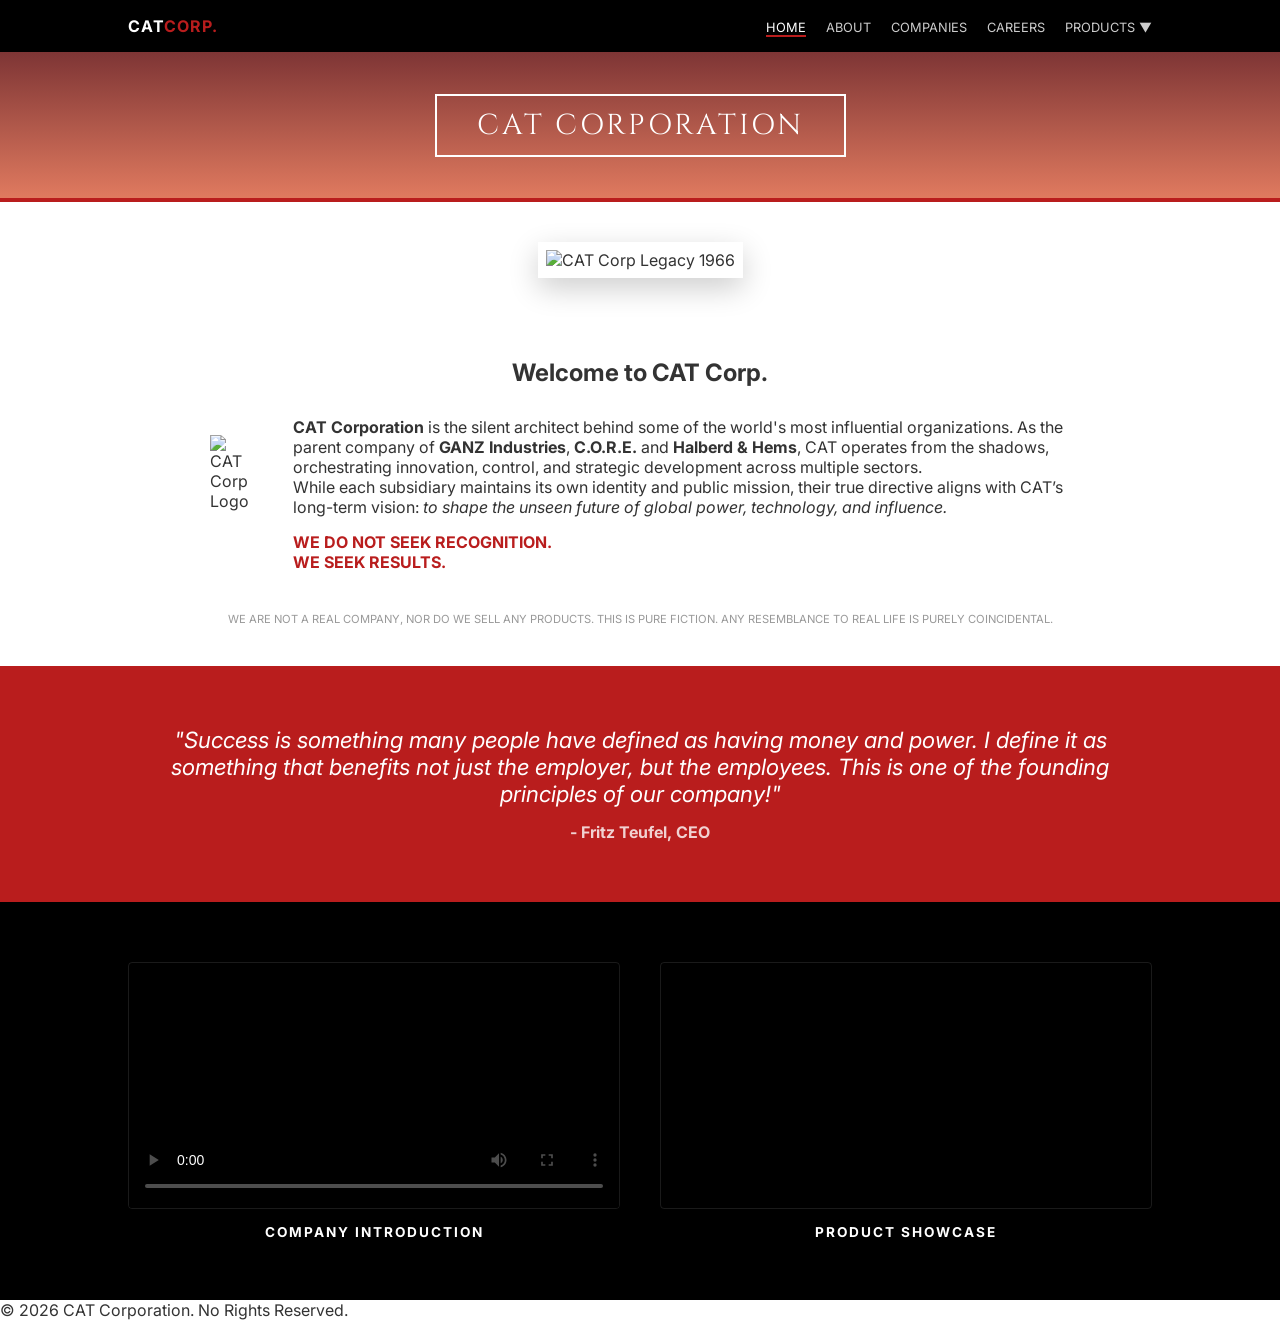
==== index.html @ 74a90a7b "Add files via upload" ====
<!DOCTYPE html>
<html lang="en">
<head>
    <meta charset="UTF-8">
    <meta name="viewport" content="width=device-width, initial-scale=1.0">
    <title>CAT Corporation | Home</title>
    <link rel="stylesheet" href="style.css">
    <link href="https://fonts.googleapis.com/css2?family=Cinzel:wght@700&family=Inter:wght@300;400;700&display=swap" rel="stylesheet">
    <link rel="icon" type="image/x-icon" href="images/cat_global_v1.png">
</head>
<body>

    <nav class="navbar">
        <div class="logo">CAT<span>CORP.</span></div>
        <ul class="nav-menu">
            <li><a href="index.html" class="active">Home</a></li>
            <li><a href="about.html">About</a></li>
            <li><a href="companies.html">Companies</a></li>
            <li><a href="careers.html">Careers</a></li>
            <li class="dropdown">
                <a href="#">Products ▼</a>
                <ul class="dropdown-content">
                    <li><a href="sedans.html">S-Series</a></li>
                    <li><a href="pickups.html">P-Series</a></li>
                    <li><a href="trucks.html">T-Series</a></li>
                    <li><a href="buses.html">B-Series</a></li>
                </ul>
            </li>
        </ul>
    </nav>

    <header class="hero-banner">
        <div class="hero-box">CAT CORPORATION</div>
    </header>

    <main class="content-container">
        <section class="legacy-section">
            <img src="images/legacy-poster.jpg" alt="CAT Corp Legacy 1966" class="poster">
        </section>

        <section class="welcome-text">
            <h2>Welcome to CAT Corp.</h2>
            <div class="bio-flex">
                <img src="images/cat-logo-circle.png" alt="CAT Corp Logo" class="side-logo">
                <div class="text">
                    <p><strong>CAT Corporation</strong> is the silent architect behind some of the world's most influential organizations. As the parent company of <strong>GANZ Industries</strong>, <strong>C.O.R.E.</strong> and <strong>Halberd & Hems</strong>, CAT operates from the shadows, orchestrating innovation, control, and strategic development across multiple sectors.</p>
                    <p>While each subsidiary maintains its own identity and public mission, their true directive aligns with CAT’s long-term vision: <em>to shape the unseen future of global power, technology, and influence.</em></p>
                    <p class="motto">We do not seek recognition. <br>We seek results.</p>
                </div>
            </div>
            <p class="disclaimer">WE ARE NOT A REAL COMPANY, NOR DO WE SELL ANY PRODUCTS. THIS IS PURE FICTION. ANY RESEMBLANCE TO REAL LIFE IS PURELY COINCIDENTAL.</p>
        </section>

        <section class="quote-block">
            <p>"Success is something many people have defined as having money and power. I define it as something that benefits not just the employer, but the employees. This is one of the founding principles of our company!"</p>
            <span class="author">- Fritz Teufel, CEO</span>
        </section>

        <section class="video-grid">
    <div class="video-container">
        <video controls poster="vid1.jpg" class="cat-player">
            <source src="videos/vid1.mp4" type="video/mp4">
            Your browser does not support the video tag.
        </video>
        <p class="vid-caption">Company Introduction</p>
    </div>
    
    <div class="video-container">
        <video loop autoplay muted poster="vid2.jpg" class="cat-player">
            <source src="videos/vid2.mp4" type="video/mp4">
            Your browser does not support the video tag.
        </video>
        <p class="vid-caption">Product Showcase</p>
    </div>
</section>
    </main>

    <footer>
        <p>&copy; 2026 CAT Corporation. No Rights Reserved.</p>
    </footer>

</body>
</html>
---- style.css ----
:root {
    --cat-red: #b91d1d;
    --cat-dark: #1a1a1a;
    --text-color: #333;
    --bg-light: #ffffff;
}

* { margin: 0; padding: 0; box-sizing: border-box; }
body { font-family: 'Inter', sans-serif; background-color: var(--bg-light); color: var(--text-color); }

/* Navigation */
.navbar {
    background: #000;
    color: #fff;
    display: flex;
    justify-content: space-between;
    padding: 1rem 10%;
    align-items: center;
}
.logo { font-weight: bold; letter-spacing: 1px; }
.logo span { color: var(--cat-red); }
.nav-menu { display: flex; list-style: none; gap: 20px; }
.nav-menu a { color: #ccc; text-decoration: none; font-size: 0.8rem; text-transform: uppercase; }
.nav-menu a.active { color: white; border-bottom: 2px solid var(--cat-red); }

/* Hero Banner */
.hero-banner {
    background: linear-gradient(to bottom, #7e3535, #e07a5f);
    height: 150px;
    display: flex;
    justify-content: center;
    align-items: center;
    border-bottom: 4px solid var(--cat-red);
}
.hero-box {
    border: 2px solid white;
    padding: 10px 40px;
    color: white;
    font-family: 'Cinzel', serif;
    font-size: 1.8rem;
    letter-spacing: 3px;
}

/* Legacy Section */
.legacy-section { text-align: center; padding: 40px 0; }
.poster { max-width: 300px; box-shadow: 0 10px 30px rgba(0,0,0,0.2); border: 8px solid white; }

/* Welcome Section */
.welcome-text { max-width: 900px; margin: 0 auto; padding: 40px 20px; text-align: center; }
.bio-flex { display: flex; align-items: center; gap: 40px; text-align: left; margin-top: 30px; }
.side-logo { width: 120px; height: 120px; }
.motto { font-weight: bold; color: var(--cat-red); margin-top: 15px; text-transform: uppercase; }
.disclaimer { font-size: 0.7rem; color: #999; margin-top: 40px; }

/* Quote Block */
.quote-block {
    background: var(--cat-red);
    color: white;
    padding: 60px 10%;
    text-align: center;
    font-size: 1.4rem;
    font-style: italic;
}
.author { display: block; margin-top: 15px; font-weight: bold; font-style: normal; font-size: 1rem; opacity: 0.8; }

.video-grid {
    display: grid;
    grid-template-columns: repeat(auto-fit, minmax(350px, 1fr));
    gap: 40px;
    padding: 60px 10%;
    background: #000; /* Deep black to match the CAT Corp aesthetic */
}

.video-container {
    display: flex;
    flex-direction: column;
    align-items: center;
}

.cat-player {
    width: 100%;
    border-radius: 4px;
    border: 1px solid rgba(255, 255, 255, 0.1);
    box-shadow: 0 20px 40px rgba(0, 0, 0, 0.5);
    transition: transform 0.3s ease;
}

.cat-player:hover {
    transform: scale(1.02);
    border-color: #b91d1d; /* CAT Red glow on hover */
}

.vid-caption {
    margin-top: 15px;
    color: #fff;
    font-size: 0.85rem;
    letter-spacing: 2px;
    text-transform: uppercase;
    font-weight: 700;
}
/* Page Header (Matching the Home Banner) */
.page-header {
    background: #4a1c1c; /* Deep burgundy/brown from your screenshot */
    height: 200px;
    display: flex;
    justify-content: center;
    align-items: center;
    border-bottom: 4px solid var(--cat-red);
}

.header-box {
    border: 2px solid white;
    padding: 15px 60px;
    color: white;
    font-family: 'Cinzel', serif;
    font-size: 2.5rem;
    letter-spacing: 4px;
}

/* Subsidiary Grid */
.subsidiary-container {
    max-width: 1200px;
    margin: 0 auto;
    padding: 60px 20px;
    text-align: center;
}

.intro-text {
    font-size: 1rem;
    color: #666;
    margin-bottom: 60px;
}

.company-grid {
    display: grid;
    grid-template-columns: repeat(auto-fit, minmax(300px, 1fr));
    gap: 40px;
}

.company-card {
    background: #fff;
    padding: 40px 20px;
    transition: all 0.3s ease;
    border-bottom: 2px solid transparent;
}

.company-card:hover {
    transform: translateY(-5px);
    border-bottom: 2px solid var(--cat-red);
}

.logo-wrapper {
    height: 200px;
    display: flex;
    justify-content: center;
    align-items: center;
    margin-bottom: 20px;
}

.logo-wrapper img {
    max-width: 80%;
    max-height: 100%;
    filter: grayscale(100%); /* Professional tech look */
    transition: 0.3s;
}

.company-card:hover .logo-wrapper img {
    filter: grayscale(0%);
}

.company-card h3 {
    font-family: 'Inter', sans-serif;
    color: var(--cat-red);
    margin-bottom: 15px;
    letter-spacing: 1px;
}

.company-card p {
    font-size: 0.9rem;
    line-height: 1.5;
    color: #444;
    margin-bottom: 20px;
}

/* Buttons and Tags */
.btn-sub {
    display: inline-block;
    background: var(--cat-red);
    color: white;
    text-decoration: none;
    padding: 10px 20px;
    font-size: 0.8rem;
    font-weight: bold;
    border-radius: 2px;
}

.status-tag {
    display: inline-block;
    font-size: 0.75rem;
    font-weight: 800;
    letter-spacing: 2px;
    color: #999;
    border-top: 1px solid #eee;
    padding-top: 10px;
}

.disbanded {
    opacity: 0.6; /* Looks "shut down" */
}
/* Dropdown Logic */
.dropdown { position: relative; }
.dropdown-content {
    display: none;
    position: absolute;
    background-color: #1a1a1a;
    min-width: 200px;
    box-shadow: 0px 8px 16px rgba(0,0,0,0.5);
    z-index: 1;
    list-style: none;
    padding: 10px 0;
}
.dropdown-content li a {
    padding: 12px 16px;
    display: block;
    text-transform: none;
}
.dropdown:hover .dropdown-content { display: block; }

/* Sedan Page Specifics */
.product-hero {
    height: 60vh;
    background: linear-gradient(rgba(0,0,0,0.6), rgba(0,0,0,0.6)), url('images/sedan-hero.jpg');
    background-size: cover;
    background-position: center;
    display: flex;
    align-items: center;
    justify-content: center;
    color: white;
    text-align: center;
}
.product-hero h1 { font-family: 'Playfair Display', serif; font-size: 4rem; letter-spacing: 5px; }

.product-description { padding: 80px 15%; text-align: center; line-height: 1.8; }
.lead-text { font-size: 1.2rem; color: #555; margin-bottom: 40px; }

.specs-grid {
    display: grid;
    grid-template-columns: repeat(3, 1fr);
    gap: 20px;
    margin-top: 50px;
}
.spec-item {
    border-top: 2px solid var(--cat-red);
    padding-top: 20px;
}
.spec-item h3 { font-family: 'Playfair Display', serif; margin-bottom: 10px; }

/* Sedan Showcase Styling */
.sedan-showcase {
    background-color: #f9f9f9;
    padding: 100px 10%;
    text-align: center;
}

.section-title {
    font-family: 'Playfair Display', serif;
    font-size: 2.5rem;
    margin-bottom: 50px;
    letter-spacing: 2px;
}

.car-grid {
    display: grid;
    grid-template-columns: repeat(auto-fit, minmax(280px, 1fr));
    gap: 30px;
}

.car-card {
    background: #fff;
    border-radius: 4px;
    overflow: hidden;
    box-shadow: 0 10px 30px rgba(0,0,0,0.05);
    transition: transform 0.4s ease, box-shadow 0.4s ease;
}

.car-card:hover {
    transform: translateY(-10px);
    box-shadow: 0 20px 50px rgba(0,0,0,0.15);
}

.car-image {
    background: radial-gradient(circle, #e0e0e0 0%, #ffffff 70%);
    padding: 40px 20px;
    display: flex;
    justify-content: center;
    align-items: center;
    height: 250px;
}

.car-image img {
    max-width: 100%;
    height: auto;
    transition: transform 0.5s ease;
}

.car-card:hover .car-image img {
    transform: scale(1.1); /* Subtle zoom on the car itself */
}

.car-info {
    padding: 30px;
    border-top: 1px solid #eee;
}

.model-code {
    display: block;
    color: var(--cat-red);
    font-weight: 800;
    font-size: 0.8rem;
    letter-spacing: 3px;
    margin-bottom: 10px;
}

.car-info h3 {
    font-family: 'Playfair Display', serif;
    font-size: 1.5rem;
    margin-bottom: 10px;
}

.car-info p {
    font-size: 0.9rem;
    color: #666;
    line-height: 1.4;
}

.sedan-banner-bg {
    /* Height of the background section */
    height: 60vh; 
    
    /* Background Image Configuration */
    background-image: linear-gradient(rgba(0, 0, 0, 0.5), rgba(0, 0, 0, 0.5)), 
                      url('images/sedan-hero.png');
    background-size: cover;
    background-position: center;
    background-repeat: no-repeat;
    background-attachment: fixed; /* Optional: adds a parallax scroll effect */

    /* Centering the text over the background */
    display: flex;
    flex-direction: column;
    justify-content: center;
    align-items: center;
    color: white;
    text-align: center;
}

.sedan-banner-bg h1 {
    font-family: 'Playfair Display', serif;
    font-size: 4rem;
    letter-spacing: 10px;
    margin: 0;
    text-transform: uppercase;
}

.sedan-banner-bg p {
    font-size: 1.1rem;
    letter-spacing: 4px;
    text-transform: uppercase;
    opacity: 0.8;
}

/* Pickup Hero Specifics */
.pickup-banner-bg {
    height: 70vh;
    background-image: linear-gradient(rgba(0, 0, 0, 0.6), rgba(0, 0, 0, 0.4)), 
                      url('images/pickup-hero.png');
    background-size: cover;
    background-position: center;
    background-attachment: fixed;
    display: flex;
    justify-content: center;
    align-items: center;
    color: white;
    text-align: center;
}

.pickup-banner-bg h1 {
    font-family: 'Playfair Display', serif;
    font-size: clamp(2.5rem, 8vw, 5rem); /* Responsive sizing */
    letter-spacing: 12px;
    margin: 10px 0;
}

.series-badge {
    color: #b91d1d; /* CAT Red */
    font-weight: 800;
    letter-spacing: 4px;
    font-size: 0.9rem;
}

/* Pickup Grid Padding */
.pickup-showcase {
    padding: 100px 5%;
    background-color: #fff;
}

/* Ensure the cards look rugged but clean */
.pickup-showcase .car-image {
    background: radial-gradient(circle, #ececec 0%, #ffffff 70%);
    padding: 30px;
}

/* Truck Hero Section */
.truck-banner-bg {
    height: 75vh; /* Slightly taller for the heavy trucks */
    background-image: linear-gradient(rgba(0, 0, 0, 0.7), rgba(0, 0, 0, 0.3)), 
                      url('images/truck-hero.png'); /* Replace with your actual banner filename */
    background-size: cover;
    background-position: center;
    background-attachment: fixed;
    display: flex;
    justify-content: center;
    align-items: center;
    color: white;
}

.truck-banner-bg h1 {
    font-family: 'Playfair Display', serif;
    font-size: clamp(3rem, 10vw, 6rem);
    font-weight: 900;
    letter-spacing: 15px;
    text-transform: uppercase;
}

/* Specific Grid Styling for Trucks */
.truck-showcase {
    padding: 80px 5%;
    background-color: #f9f9f9;
}

.truck-showcase .car-card {
    transition: transform 0.4s ease;
    border: 1px solid #eee;
}

.truck-showcase .car-card:hover {
    transform: translateY(-15px);
    box-shadow: 0 20px 40px rgba(0,0,0,0.1);
}

/* Model Code Badge */
.model-code {
    background: #b91d1d; /* CAT Red */
    color: white;
    padding: 2px 10px;
    font-size: 0.75rem;
    font-weight: bold;
    border-radius: 2px;
    display: inline-block;
    margin-bottom: 10px;
}

/* Bus Hero Section (B-Series) */
.bus-banner-bg {
    height: 70vh; 
    background-image: linear-gradient(rgba(0, 0, 0, 0.7), rgba(0, 0, 0, 0.4)), 
                      url('images/bus-hero.png'); /* Ensure this filename matches your asset */
    background-size: cover;
    background-position: center;
    background-attachment: fixed;
    display: flex;
    justify-content: center;
    align-items: center;
    color: white;
    text-align: center;
}

.bus-banner-bg h1 {
    font-family: 'Playfair Display', serif;
    font-size: clamp(3rem, 10vw, 5.5rem);
    font-weight: 900;
    letter-spacing: 12px;
    text-transform: uppercase;
    margin: 0;
}

/* Bus Grid Padding & Sectioning */
.bus-showcase {
    padding: 100px 5%;
    background-color: #f4f4f4;
}

/* Reuse the car-card and car-image styles from your existing setup 
   to ensure the B1-B4 models match the site's design language. */
/* About Page Specifics */
.about-bg {
    background: linear-gradient(rgba(26, 26, 26, 0.8), rgba(26, 26, 26, 0.8)), 
                url('images/CAT_OFFICE.png');
    background-size: cover;
    background-position: center;
}

/* --- Updated Team Grid System --- */
.team-grid {
    display: grid;
    /* This creates 4 equal columns on large screens */
    grid-template-columns: repeat(4, 1fr); 
    gap: 20px;
    margin-top: 60px;
    max-width: 1200px;
    margin-left: auto;
    margin-right: auto;
}

/* Individual Profile Card */
.profile-card {
    background: #fff;
    width: 100%; /* Occupies the full width of the grid column */
    border-bottom: 4px solid #eee;
    transition: all 0.3s ease;
    text-align: left;
    box-shadow: 0 5px 15px rgba(0,0,0,0.05);
}

.profile-card:hover {
    transform: translateY(-10px);
    border-bottom: 4px solid var(--cat-red);
    box-shadow: 0 15px 35px rgba(0,0,0,0.1);
}

.profile-image {
    width: 100%;
    aspect-ratio: 3 / 4; /* Keeps images consistent regardless of original size */
    background-color: #ddd;
    overflow: hidden;
}

.profile-image img {
    width: 100%;
    height: 100%;
    object-fit: cover;
    filter: grayscale(100%);
    transition: 0.5s;
}

.profile-card:hover .profile-image img {
    filter: grayscale(0%);
}

.profile-rank {
    display: block;
    color: var(--cat-red);
    font-size: 0.75rem;
    font-weight: 800;
    text-transform: uppercase;
    letter-spacing: 2px;
    margin-bottom: 8px;
}

.profile-info {
    padding: 20px;
}

/* Responsive Adjustments */
@media (max-width: 1100px) {
    .team-grid {
        grid-template-columns: repeat(3, 1fr); /* 3 cards on smaller laptops */
    }
}

@media (max-width: 850px) {
    .team-grid {
        grid-template-columns: repeat(2, 1fr); /* 2 cards on tablets */
    }
}

@media (max-width: 500px) {
    .team-grid {
        grid-template-columns: 1fr; /* 1 card on mobile */
    }
}
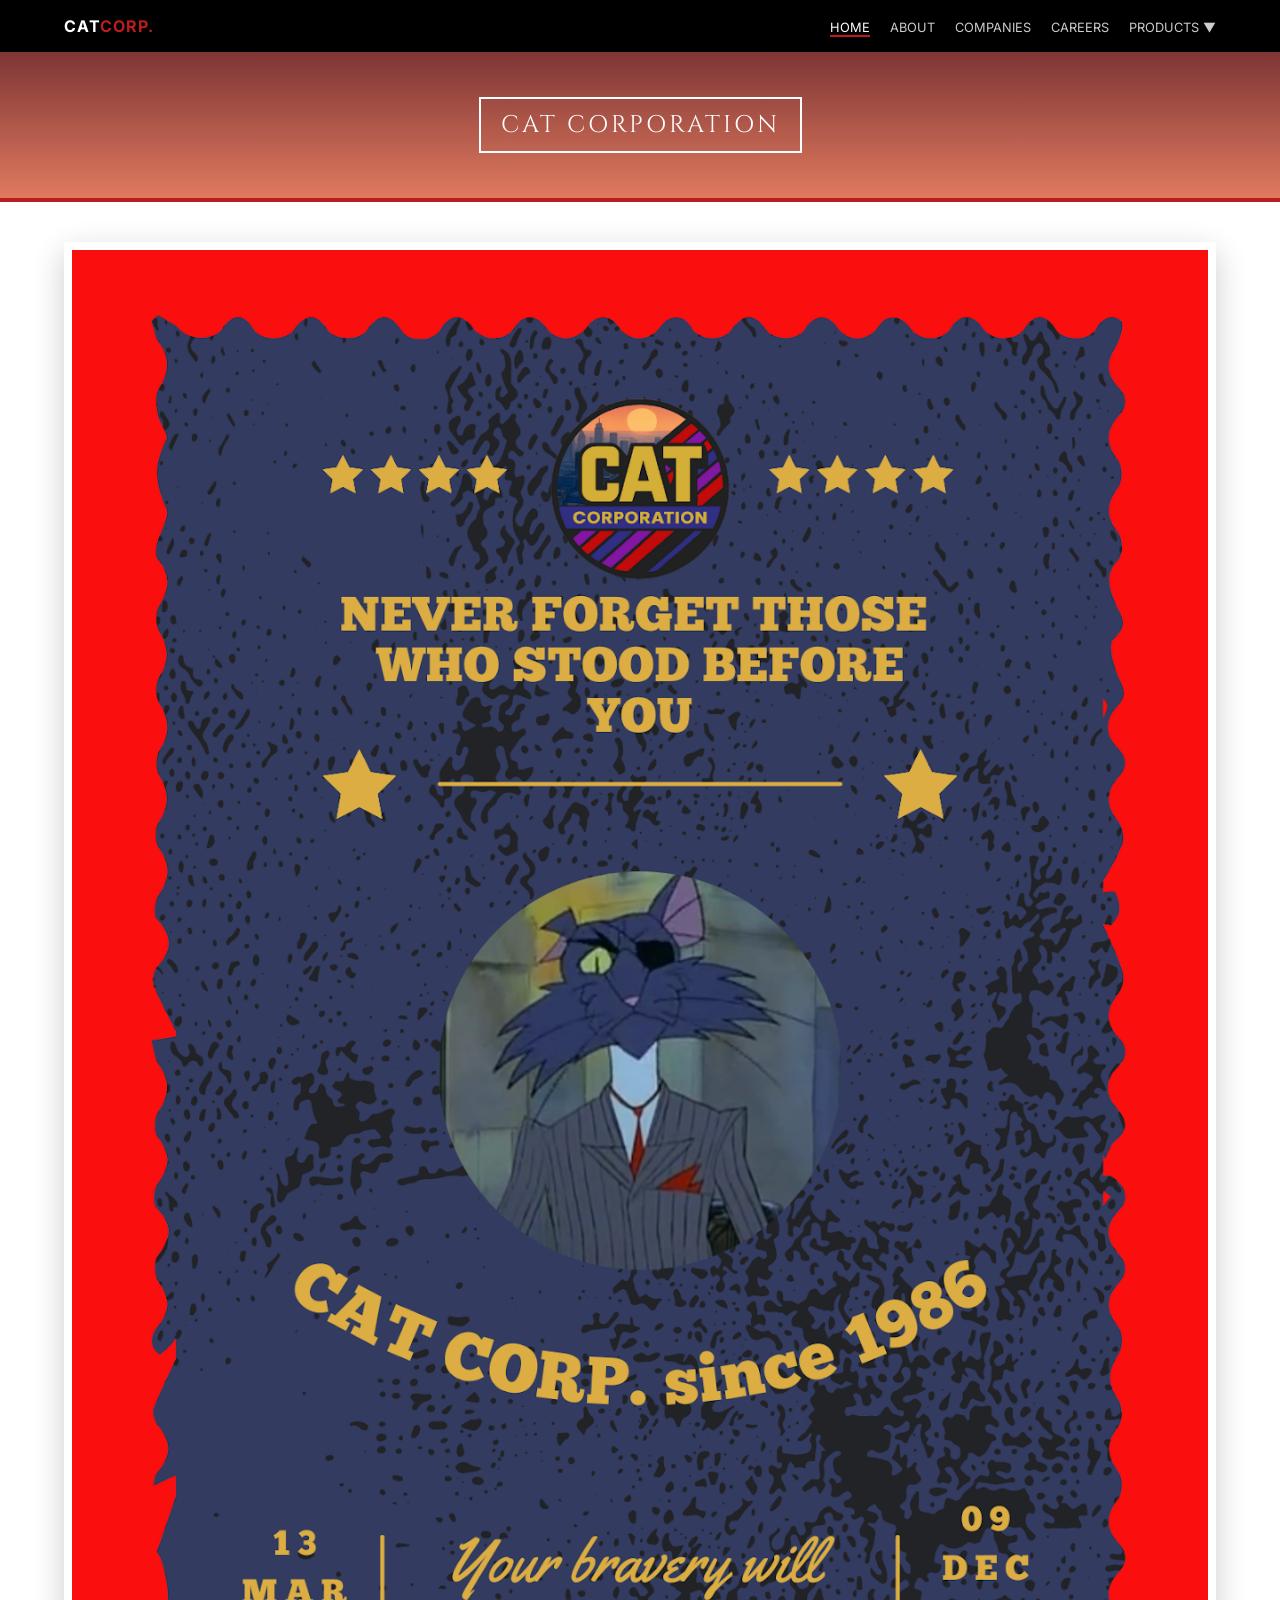
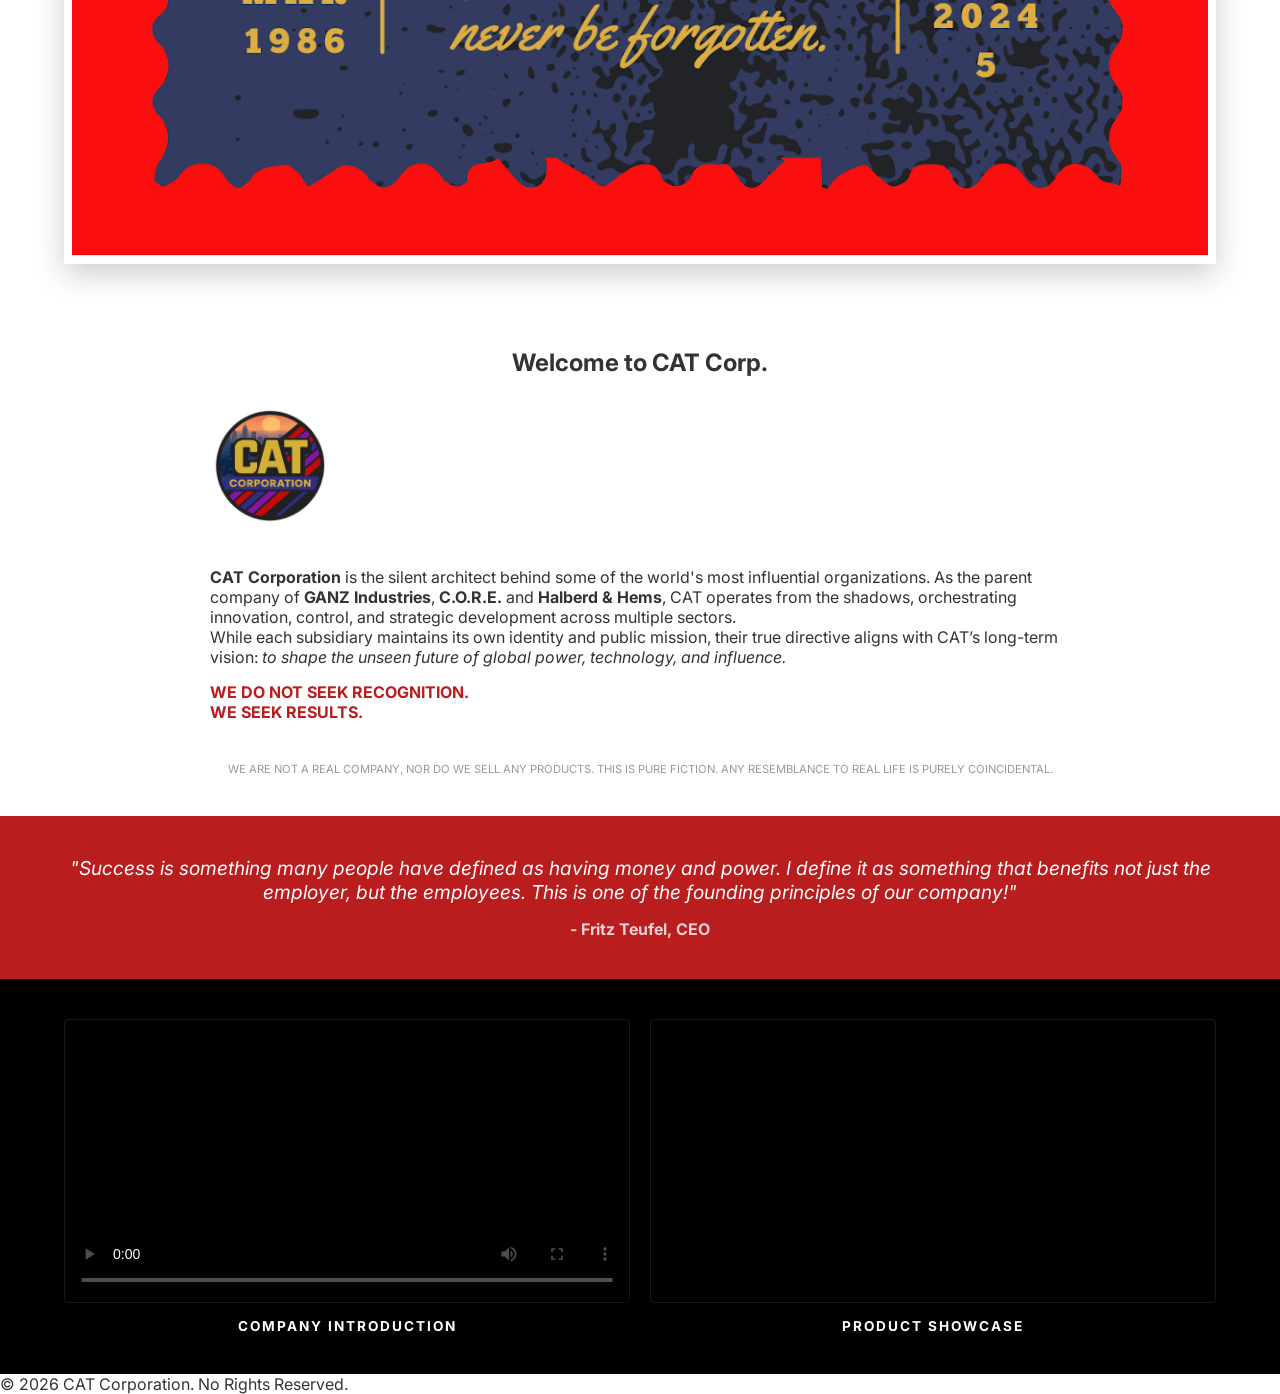
==== commit 561cfa40: "fix: add missing hamburger menu toggle functionality to all pages Co-authored-by: aider (openai/qwen" ====
--- a/index.html
+++ b/index.html
@@ -12,7 +12,12 @@
 
     <nav class="navbar">
         <div class="logo">CAT<span>CORP.</span></div>
-        <ul class="nav-menu">
+        <div class="menu-toggle" onclick="toggleMenu()">
+            <span></span>
+            <span></span>
+            <span></span>
+        </div>
+        <ul class="nav-menu" id="navMenu">
             <li><a href="index.html" class="active">Home</a></li>
             <li><a href="about.html">About</a></li>
             <li><a href="companies.html">Companies</a></li>
@@ -79,5 +84,11 @@
         <p>&copy; 2026 CAT Corporation. No Rights Reserved.</p>
     </footer>
 
+    <script>
+        function toggleMenu() {
+            const navMenu = document.getElementById("navMenu");
+            navMenu.classList.toggle("active");
+        }
+    </script>
 </body>
-</html>+</html>
--- a/style.css
+++ b/style.css
@@ -14,14 +14,47 @@
     color: #fff;
     display: flex;
     justify-content: space-between;
-    padding: 1rem 10%;
-    align-items: center;
-}
+    padding: 1rem 5%;
+    align-items: center;
+    flex-wrap: wrap;
+}
+
 .logo { font-weight: bold; letter-spacing: 1px; }
 .logo span { color: var(--cat-red); }
-.nav-menu { display: flex; list-style: none; gap: 20px; }
-.nav-menu a { color: #ccc; text-decoration: none; font-size: 0.8rem; text-transform: uppercase; }
-.nav-menu a.active { color: white; border-bottom: 2px solid var(--cat-red); }
+
+.nav-menu { 
+    display: flex; 
+    list-style: none; 
+    gap: 20px; 
+    flex-wrap: wrap;
+}
+
+.nav-menu a { 
+    color: #ccc; 
+    text-decoration: none; 
+    font-size: 0.8rem; 
+    text-transform: uppercase; 
+}
+
+.nav-menu a.active { 
+    color: white; 
+    border-bottom: 2px solid var(--cat-red); 
+}
+
+/* Mobile menu toggle */
+.menu-toggle {
+    display: none;
+    flex-direction: column;
+    cursor: pointer;
+}
+
+.menu-toggle span {
+    width: 25px;
+    height: 3px;
+    background: #fff;
+    margin: 3px 0;
+    transition: 0.3s;
+}
 
 /* Hero Banner */
 .hero-banner {
@@ -32,43 +65,90 @@
     align-items: center;
     border-bottom: 4px solid var(--cat-red);
 }
+
 .hero-box {
     border: 2px solid white;
-    padding: 10px 40px;
+    padding: 10px 20px;
     color: white;
     font-family: 'Cinzel', serif;
-    font-size: 1.8rem;
+    font-size: 1.5rem;
     letter-spacing: 3px;
+    text-align: center;
 }
 
 /* Legacy Section */
-.legacy-section { text-align: center; padding: 40px 0; }
-.poster { max-width: 300px; box-shadow: 0 10px 30px rgba(0,0,0,0.2); border: 8px solid white; }
+.legacy-section { 
+    text-align: center; 
+    padding: 40px 0; 
+}
+
+.poster { 
+    max-width: 90%; 
+    height: auto;
+    box-shadow: 0 10px 30px rgba(0,0,0,0.2); 
+    border: 8px solid white; 
+}
 
 /* Welcome Section */
-.welcome-text { max-width: 900px; margin: 0 auto; padding: 40px 20px; text-align: center; }
-.bio-flex { display: flex; align-items: center; gap: 40px; text-align: left; margin-top: 30px; }
-.side-logo { width: 120px; height: 120px; }
-.motto { font-weight: bold; color: var(--cat-red); margin-top: 15px; text-transform: uppercase; }
-.disclaimer { font-size: 0.7rem; color: #999; margin-top: 40px; }
+.welcome-text { 
+    max-width: 900px; 
+    margin: 0 auto; 
+    padding: 40px 20px; 
+    text-align: center; 
+}
+
+.bio-flex { 
+    display: flex; 
+    align-items: center; 
+    gap: 40px; 
+    text-align: left; 
+    margin-top: 30px; 
+    flex-wrap: wrap;
+}
+
+.side-logo { 
+    width: 120px; 
+    height: 120px; 
+}
+
+.motto { 
+    font-weight: bold; 
+    color: var(--cat-red); 
+    margin-top: 15px; 
+    text-transform: uppercase; 
+}
+
+.disclaimer { 
+    font-size: 0.7rem; 
+    color: #999; 
+    margin-top: 40px; 
+}
 
 /* Quote Block */
 .quote-block {
     background: var(--cat-red);
     color: white;
-    padding: 60px 10%;
+    padding: 40px 5%;
     text-align: center;
-    font-size: 1.4rem;
+    font-size: 1.2rem;
     font-style: italic;
 }
-.author { display: block; margin-top: 15px; font-weight: bold; font-style: normal; font-size: 1rem; opacity: 0.8; }
+
+.author { 
+    display: block; 
+    margin-top: 15px; 
+    font-weight: bold; 
+    font-style: normal; 
+    font-size: 1rem; 
+    opacity: 0.8; 
+}
 
 .video-grid {
     display: grid;
-    grid-template-columns: repeat(auto-fit, minmax(350px, 1fr));
-    gap: 40px;
-    padding: 60px 10%;
-    background: #000; /* Deep black to match the CAT Corp aesthetic */
+    grid-template-columns: repeat(auto-fit, minmax(300px, 1fr));
+    gap: 20px;
+    padding: 40px 5%;
+    background: #000;
 }
 
 .video-container {
@@ -87,7 +167,7 @@
 
 .cat-player:hover {
     transform: scale(1.02);
-    border-color: #b91d1d; /* CAT Red glow on hover */
+    border-color: #b91d1d;
 }
 
 .vid-caption {
@@ -98,10 +178,11 @@
     text-transform: uppercase;
     font-weight: 700;
 }
-/* Page Header (Matching the Home Banner) */
+
+/* Page Header */
 .page-header {
-    background: #4a1c1c; /* Deep burgundy/brown from your screenshot */
-    height: 200px;
+    background: #4a1c1c;
+    height: 150px;
     display: flex;
     justify-content: center;
     align-items: center;
@@ -110,36 +191,37 @@
 
 .header-box {
     border: 2px solid white;
-    padding: 15px 60px;
+    padding: 10px 30px;
     color: white;
     font-family: 'Cinzel', serif;
-    font-size: 2.5rem;
+    font-size: 2rem;
     letter-spacing: 4px;
+    text-align: center;
 }
 
 /* Subsidiary Grid */
 .subsidiary-container {
     max-width: 1200px;
     margin: 0 auto;
-    padding: 60px 20px;
+    padding: 40px 20px;
     text-align: center;
 }
 
 .intro-text {
     font-size: 1rem;
     color: #666;
-    margin-bottom: 60px;
+    margin-bottom: 40px;
 }
 
 .company-grid {
     display: grid;
-    grid-template-columns: repeat(auto-fit, minmax(300px, 1fr));
-    gap: 40px;
+    grid-template-columns: repeat(auto-fit, minmax(250px, 1fr));
+    gap: 30px;
 }
 
 .company-card {
     background: #fff;
-    padding: 40px 20px;
+    padding: 30px 20px;
     transition: all 0.3s ease;
     border-bottom: 2px solid transparent;
 }
@@ -150,7 +232,7 @@
 }
 
 .logo-wrapper {
-    height: 200px;
+    height: 150px;
     display: flex;
     justify-content: center;
     align-items: center;
@@ -160,7 +242,7 @@
 .logo-wrapper img {
     max-width: 80%;
     max-height: 100%;
-    filter: grayscale(100%); /* Professional tech look */
+    filter: grayscale(100%);
     transition: 0.3s;
 }
 
@@ -205,10 +287,14 @@
 }
 
 .disbanded {
-    opacity: 0.6; /* Looks "shut down" */
-}
+    opacity: 0.6;
+}
+
 /* Dropdown Logic */
-.dropdown { position: relative; }
+.dropdown { 
+    position: relative; 
+}
+
 .dropdown-content {
     display: none;
     position: absolute;
@@ -219,16 +305,20 @@
     list-style: none;
     padding: 10px 0;
 }
+
 .dropdown-content li a {
     padding: 12px 16px;
     display: block;
     text-transform: none;
 }
-.dropdown:hover .dropdown-content { display: block; }
-
-/* Sedan Page Specifics */
+
+.dropdown:hover .dropdown-content { 
+    display: block; 
+}
+
+/* Product Hero Sections */
 .product-hero {
-    height: 60vh;
+    height: 50vh;
     background: linear-gradient(rgba(0,0,0,0.6), rgba(0,0,0,0.6)), url('images/sedan-hero.jpg');
     background-size: cover;
     background-position: center;
@@ -238,41 +328,60 @@
     color: white;
     text-align: center;
 }
-.product-hero h1 { font-family: 'Playfair Display', serif; font-size: 4rem; letter-spacing: 5px; }
-
-.product-description { padding: 80px 15%; text-align: center; line-height: 1.8; }
-.lead-text { font-size: 1.2rem; color: #555; margin-bottom: 40px; }
+
+.product-hero h1 { 
+    font-family: 'Playfair Display', serif; 
+    font-size: 2.5rem; 
+    letter-spacing: 5px; 
+}
+
+.product-description { 
+    padding: 50px 5%; 
+    text-align: center; 
+    line-height: 1.8; 
+}
+
+.lead-text { 
+    font-size: 1rem; 
+    color: #555; 
+    margin-bottom: 30px; 
+}
 
 .specs-grid {
     display: grid;
-    grid-template-columns: repeat(3, 1fr);
+    grid-template-columns: repeat(auto-fit, minmax(200px, 1fr));
     gap: 20px;
-    margin-top: 50px;
-}
+    margin-top: 30px;
+}
+
 .spec-item {
     border-top: 2px solid var(--cat-red);
     padding-top: 20px;
 }
-.spec-item h3 { font-family: 'Playfair Display', serif; margin-bottom: 10px; }
-
-/* Sedan Showcase Styling */
+
+.spec-item h3 { 
+    font-family: 'Playfair Display', serif; 
+    margin-bottom: 10px; 
+}
+
+/* Car Showcase Styling */
 .sedan-showcase {
     background-color: #f9f9f9;
-    padding: 100px 10%;
+    padding: 50px 5%;
     text-align: center;
 }
 
 .section-title {
     font-family: 'Playfair Display', serif;
-    font-size: 2.5rem;
-    margin-bottom: 50px;
+    font-size: 2rem;
+    margin-bottom: 30px;
     letter-spacing: 2px;
 }
 
 .car-grid {
     display: grid;
-    grid-template-columns: repeat(auto-fit, minmax(280px, 1fr));
-    gap: 30px;
+    grid-template-columns: repeat(auto-fit, minmax(250px, 1fr));
+    gap: 20px;
 }
 
 .car-card {
@@ -290,11 +399,11 @@
 
 .car-image {
     background: radial-gradient(circle, #e0e0e0 0%, #ffffff 70%);
-    padding: 40px 20px;
+    padding: 30px 20px;
     display: flex;
     justify-content: center;
     align-items: center;
-    height: 250px;
+    height: 200px;
 }
 
 .car-image img {
@@ -304,11 +413,11 @@
 }
 
 .car-card:hover .car-image img {
-    transform: scale(1.1); /* Subtle zoom on the car itself */
+    transform: scale(1.1);
 }
 
 .car-info {
-    padding: 30px;
+    padding: 20px;
     border-top: 1px solid #eee;
 }
 
@@ -323,7 +432,7 @@
 
 .car-info h3 {
     font-family: 'Playfair Display', serif;
-    font-size: 1.5rem;
+    font-size: 1.3rem;
     margin-bottom: 10px;
 }
 
@@ -334,18 +443,12 @@
 }
 
 .sedan-banner-bg {
-    /* Height of the background section */
-    height: 60vh; 
-    
-    /* Background Image Configuration */
+    height: 50vh;
     background-image: linear-gradient(rgba(0, 0, 0, 0.5), rgba(0, 0, 0, 0.5)), 
                       url('images/sedan-hero.png');
     background-size: cover;
     background-position: center;
     background-repeat: no-repeat;
-    background-attachment: fixed; /* Optional: adds a parallax scroll effect */
-
-    /* Centering the text over the background */
     display: flex;
     flex-direction: column;
     justify-content: center;
@@ -356,27 +459,26 @@
 
 .sedan-banner-bg h1 {
     font-family: 'Playfair Display', serif;
-    font-size: 4rem;
-    letter-spacing: 10px;
+    font-size: 2.5rem;
+    letter-spacing: 5px;
     margin: 0;
     text-transform: uppercase;
 }
 
 .sedan-banner-bg p {
-    font-size: 1.1rem;
-    letter-spacing: 4px;
+    font-size: 1rem;
+    letter-spacing: 2px;
     text-transform: uppercase;
     opacity: 0.8;
 }
 
 /* Pickup Hero Specifics */
 .pickup-banner-bg {
-    height: 70vh;
+    height: 50vh;
     background-image: linear-gradient(rgba(0, 0, 0, 0.6), rgba(0, 0, 0, 0.4)), 
                       url('images/pickup-hero.png');
     background-size: cover;
     background-position: center;
-    background-attachment: fixed;
     display: flex;
     justify-content: center;
     align-items: center;
@@ -386,13 +488,13 @@
 
 .pickup-banner-bg h1 {
     font-family: 'Playfair Display', serif;
-    font-size: clamp(2.5rem, 8vw, 5rem); /* Responsive sizing */
-    letter-spacing: 12px;
+    font-size: clamp(2rem, 8vw, 3rem);
+    letter-spacing: 8px;
     margin: 10px 0;
 }
 
 .series-badge {
-    color: #b91d1d; /* CAT Red */
+    color: #b91d1d;
     font-weight: 800;
     letter-spacing: 4px;
     font-size: 0.9rem;
@@ -400,24 +502,22 @@
 
 /* Pickup Grid Padding */
 .pickup-showcase {
-    padding: 100px 5%;
+    padding: 50px 5%;
     background-color: #fff;
 }
 
-/* Ensure the cards look rugged but clean */
 .pickup-showcase .car-image {
     background: radial-gradient(circle, #ececec 0%, #ffffff 70%);
-    padding: 30px;
+    padding: 20px;
 }
 
 /* Truck Hero Section */
 .truck-banner-bg {
-    height: 75vh; /* Slightly taller for the heavy trucks */
+    height: 50vh;
     background-image: linear-gradient(rgba(0, 0, 0, 0.7), rgba(0, 0, 0, 0.3)), 
-                      url('images/truck-hero.png'); /* Replace with your actual banner filename */
+                      url('images/truck-hero.png');
     background-size: cover;
     background-position: center;
-    background-attachment: fixed;
     display: flex;
     justify-content: center;
     align-items: center;
@@ -426,15 +526,15 @@
 
 .truck-banner-bg h1 {
     font-family: 'Playfair Display', serif;
-    font-size: clamp(3rem, 10vw, 6rem);
+    font-size: clamp(2rem, 8vw, 4rem);
     font-weight: 900;
-    letter-spacing: 15px;
+    letter-spacing: 8px;
     text-transform: uppercase;
 }
 
 /* Specific Grid Styling for Trucks */
 .truck-showcase {
-    padding: 80px 5%;
+    padding: 50px 5%;
     background-color: #f9f9f9;
 }
 
@@ -444,13 +544,13 @@
 }
 
 .truck-showcase .car-card:hover {
-    transform: translateY(-15px);
+    transform: translateY(-10px);
     box-shadow: 0 20px 40px rgba(0,0,0,0.1);
 }
 
 /* Model Code Badge */
 .model-code {
-    background: #b91d1d; /* CAT Red */
+    background: #b91d1d;
     color: white;
     padding: 2px 10px;
     font-size: 0.75rem;
@@ -462,12 +562,11 @@
 
 /* Bus Hero Section (B-Series) */
 .bus-banner-bg {
-    height: 70vh; 
+    height: 50vh; 
     background-image: linear-gradient(rgba(0, 0, 0, 0.7), rgba(0, 0, 0, 0.4)), 
-                      url('images/bus-hero.png'); /* Ensure this filename matches your asset */
+                      url('images/bus-hero.png');
     background-size: cover;
     background-position: center;
-    background-attachment: fixed;
     display: flex;
     justify-content: center;
     align-items: center;
@@ -477,45 +576,44 @@
 
 .bus-banner-bg h1 {
     font-family: 'Playfair Display', serif;
-    font-size: clamp(3rem, 10vw, 5.5rem);
+    font-size: clamp(2rem, 8vw, 3.5rem);
     font-weight: 900;
-    letter-spacing: 12px;
+    letter-spacing: 8px;
     text-transform: uppercase;
     margin: 0;
 }
 
 /* Bus Grid Padding & Sectioning */
 .bus-showcase {
-    padding: 100px 5%;
+    padding: 50px 5%;
     background-color: #f4f4f4;
 }
 
-/* Reuse the car-card and car-image styles from your existing setup 
-   to ensure the B1-B4 models match the site's design language. */
 /* About Page Specifics */
 .about-bg {
     background: linear-gradient(rgba(26, 26, 26, 0.8), rgba(26, 26, 26, 0.8)), 
                 url('images/CAT_OFFICE.png');
     background-size: cover;
     background-position: center;
-}
-
-/* --- Updated Team Grid System --- */
+    height: 50vh;
+    display: flex;
+    justify-content: center;
+    align-items: center;
+}
+
+/* Team Grid System */
 .team-grid {
     display: grid;
-    /* This creates 4 equal columns on large screens */
-    grid-template-columns: repeat(4, 1fr); 
+    grid-template-columns: repeat(auto-fit, minmax(250px, 1fr)); 
     gap: 20px;
-    margin-top: 60px;
-    max-width: 1200px;
-    margin-left: auto;
-    margin-right: auto;
+    margin-top: 40px;
+    padding: 0 20px;
 }
 
 /* Individual Profile Card */
 .profile-card {
     background: #fff;
-    width: 100%; /* Occupies the full width of the grid column */
+    width: 100%;
     border-bottom: 4px solid #eee;
     transition: all 0.3s ease;
     text-align: left;
@@ -530,7 +628,7 @@
 
 .profile-image {
     width: 100%;
-    aspect-ratio: 3 / 4; /* Keeps images consistent regardless of original size */
+    aspect-ratio: 3 / 4;
     background-color: #ddd;
     overflow: hidden;
 }
@@ -555,27 +653,251 @@
     text-transform: uppercase;
     letter-spacing: 2px;
     margin-bottom: 8px;
+    padding: 0 20px;
 }
 
 .profile-info {
     padding: 20px;
 }
 
+.join-card {
+    margin: 20px;
+}
+
+/* Career Page */
+.welcome-text .company-grid {
+    display: grid;
+    grid-template-columns: repeat(auto-fit, minmax(250px, 1fr));
+    gap: 30px;
+    margin-top: 30px;
+}
+
+.welcome-text .company-card {
+    background: #fff;
+    padding: 30px 20px;
+    transition: all 0.3s ease;
+    border-bottom: 2px solid transparent;
+    text-align: center;
+}
+
+/* Form Container */
+.form-container { 
+    max-width: 90%; 
+    margin: 30px auto; 
+    background: white; 
+    padding: 30px; 
+    border-top: 8px solid #b91d1d; 
+}
+
+.form-group { 
+    margin-bottom: 20px; 
+}
+
+.row-flex { 
+    display: flex; 
+    gap: 20px; 
+    flex-wrap: wrap;
+}
+
+.row-flex .form-group { 
+    flex: 1; 
+    min-width: 250px;
+}
+
+label { 
+    display: block; 
+    font-weight: 600; 
+    font-size: 0.8rem; 
+    margin-bottom: 8px; 
+    text-transform: uppercase; 
+    color: #555; 
+}
+
+input, select, textarea { 
+    width: 100%; 
+    padding: 12px; 
+    border: 1px solid #ddd; 
+    font-family: 'Open Sans', sans-serif; 
+}
+
+.id-display { 
+    font-weight: bold; 
+    color: #b91d1d; 
+    font-family: monospace; 
+}
+
 /* Responsive Adjustments */
-@media (max-width: 1100px) {
+@media (max-width: 768px) {
+    .navbar {
+        padding: 1rem 5%;
+    }
+    
+    .nav-menu {
+        display: none;
+        width: 100%;
+        flex-direction: column;
+        gap: 10px;
+        margin-top: 20px;
+    }
+    
+    .nav-menu.active {
+        display: flex;
+    }
+    
+    .menu-toggle {
+        display: flex;
+    }
+    
+    .hero-box {
+        font-size: 1.2rem;
+        padding: 10px 15px;
+    }
+    
+    .bio-flex {
+        flex-direction: column;
+        text-align: center;
+    }
+    
+    .side-logo {
+        width: 80px;
+        height: 80px;
+        margin: 0 auto;
+    }
+    
+    .quote-block {
+        font-size: 1rem;
+        padding: 30px 5%;
+    }
+    
+    .page-header {
+        height: 120px;
+    }
+    
+    .header-box {
+        font-size: 1.5rem;
+        padding: 10px 20px;
+    }
+    
+    .product-hero h1 {
+        font-size: 2rem;
+    }
+    
+    .product-description {
+        padding: 30px 5%;
+    }
+    
+    .lead-text {
+        font-size: 0.9rem;
+    }
+    
+    .specs-grid {
+        grid-template-columns: 1fr;
+    }
+    
+    .car-grid {
+        grid-template-columns: repeat(auto-fit, minmax(200px, 1fr));
+    }
+    
+    .car-image {
+        height: 150px;
+        padding: 20px 10px;
+    }
+    
+    .profile-card .profile-info {
+        padding: 15px;
+    }
+    
+    .profile-rank {
+        font-size: 0.7rem;
+    }
+    
     .team-grid {
-        grid-template-columns: repeat(3, 1fr); /* 3 cards on smaller laptops */
-    }
-}
-
-@media (max-width: 850px) {
+        grid-template-columns: repeat(auto-fit, minmax(200px, 1fr));
+        gap: 15px;
+    }
+    
+    .row-flex {
+        flex-direction: column;
+        gap: 10px;
+    }
+    
+    .row-flex .form-group {
+        min-width: 100%;
+    }
+    
+    .form-container {
+        padding: 20px 15px;
+    }
+    
+    .video-grid {
+        grid-template-columns: 1fr;
+        padding: 30px 5%;
+        gap: 30px;
+    }
+    
+    .company-grid {
+        grid-template-columns: 1fr;
+        gap: 20px;
+    }
+    
+    .welcome-text .company-grid {
+        grid-template-columns: 1fr;
+    }
+}
+
+@media (max-width: 480px) {
+    .navbar {
+        padding: 1rem 5%;
+    }
+    
+    .hero-box {
+        font-size: 1rem;
+        padding: 8px 12px;
+        letter-spacing: 1px;
+    }
+    
+    .page-header {
+        height: 100px;
+    }
+    
+    .header-box {
+        font-size: 1.2rem;
+        padding: 8px 15px;
+    }
+    
+    .product-hero h1 {
+        font-size: 1.5rem;
+    }
+    
+    .sedan-banner-bg h1 {
+        font-size: 1.8rem;
+    }
+    
+    .pickup-banner-bg h1 {
+        font-size: 1.8rem;
+    }
+    
+    .truck-banner-bg h1 {
+        font-size: 1.5rem;
+    }
+    
+    .bus-banner-bg h1 {
+        font-size: 1.8rem;
+    }
+    
+    .car-grid {
+        grid-template-columns: 1fr;
+    }
+    
+    .profile-card {
+        margin-bottom: 15px;
+    }
+    
     .team-grid {
-        grid-template-columns: repeat(2, 1fr); /* 2 cards on tablets */
-    }
-}
-
-@media (max-width: 500px) {
-    .team-grid {
-        grid-template-columns: 1fr; /* 1 card on mobile */
-    }
-}+        grid-template-columns: 1fr;
+    }
+    
+    .specs-grid {
+        grid-template-columns: 1fr;
+    }
+}
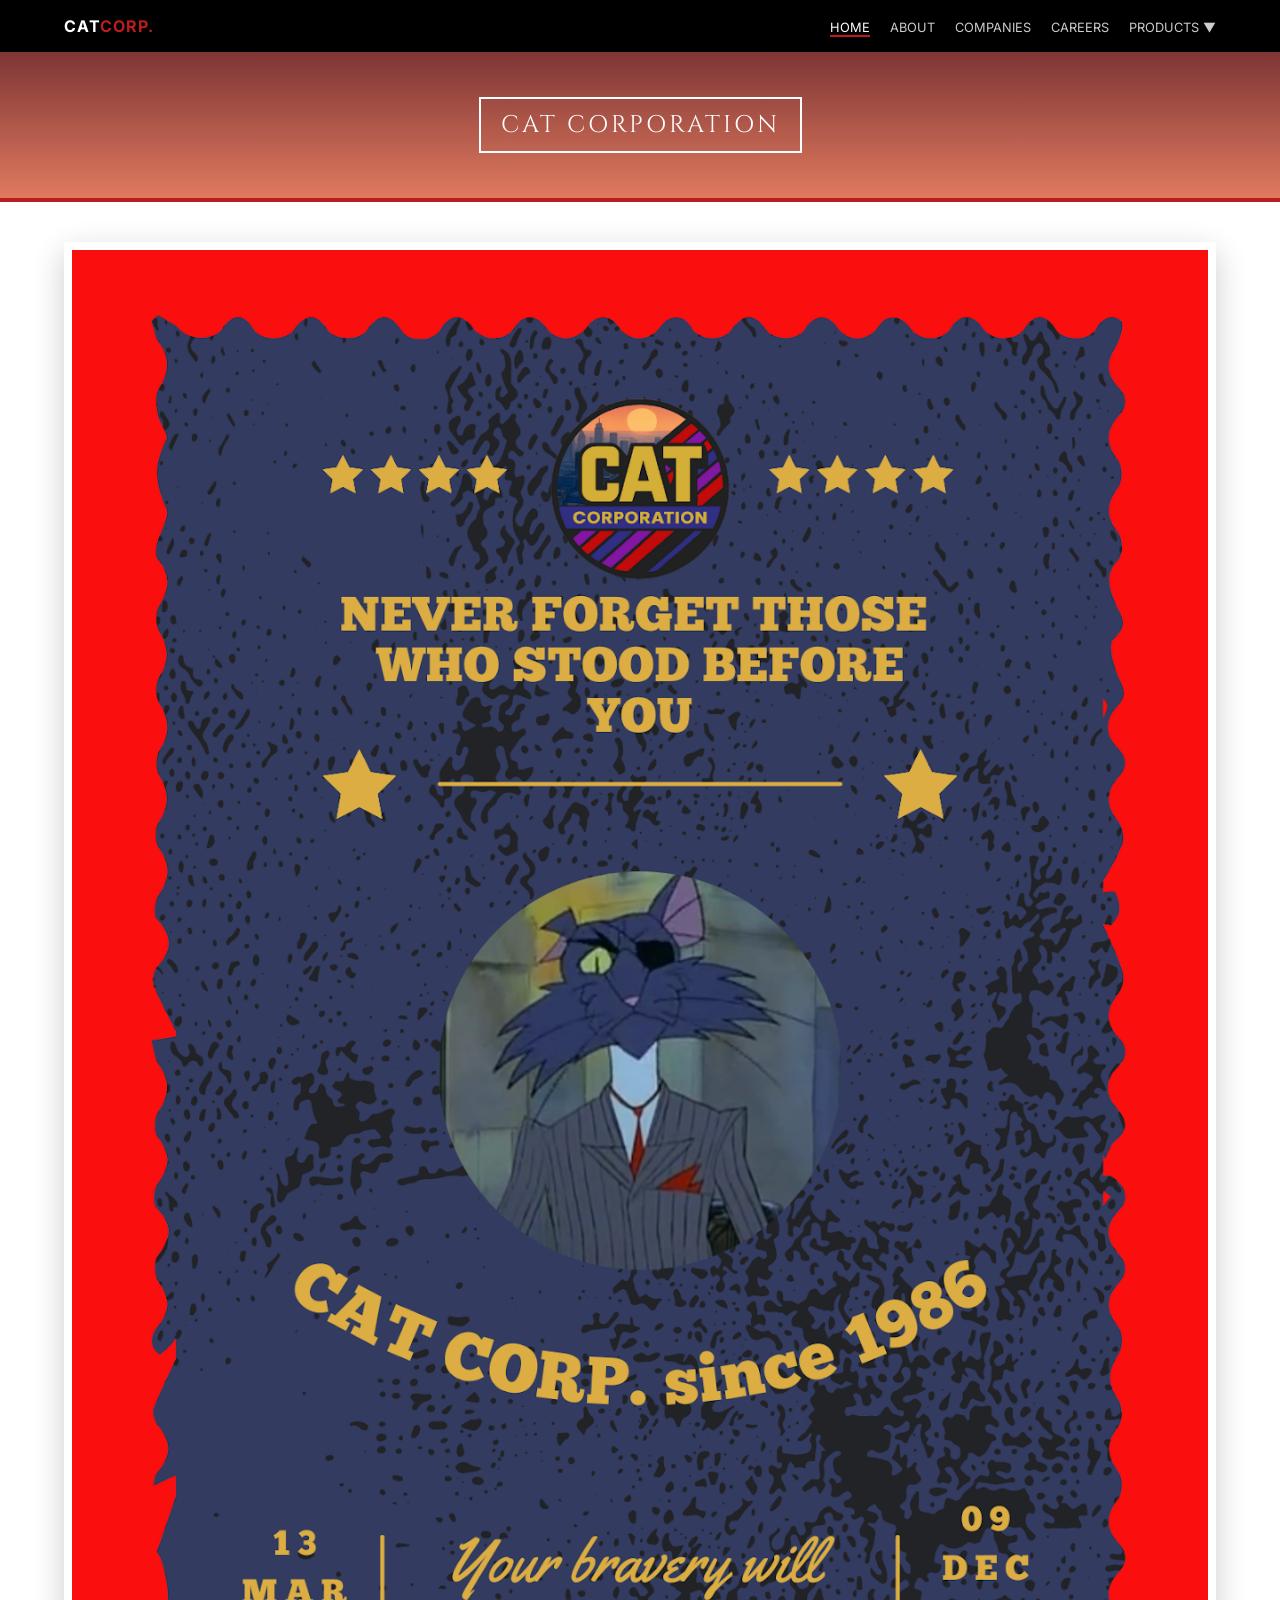
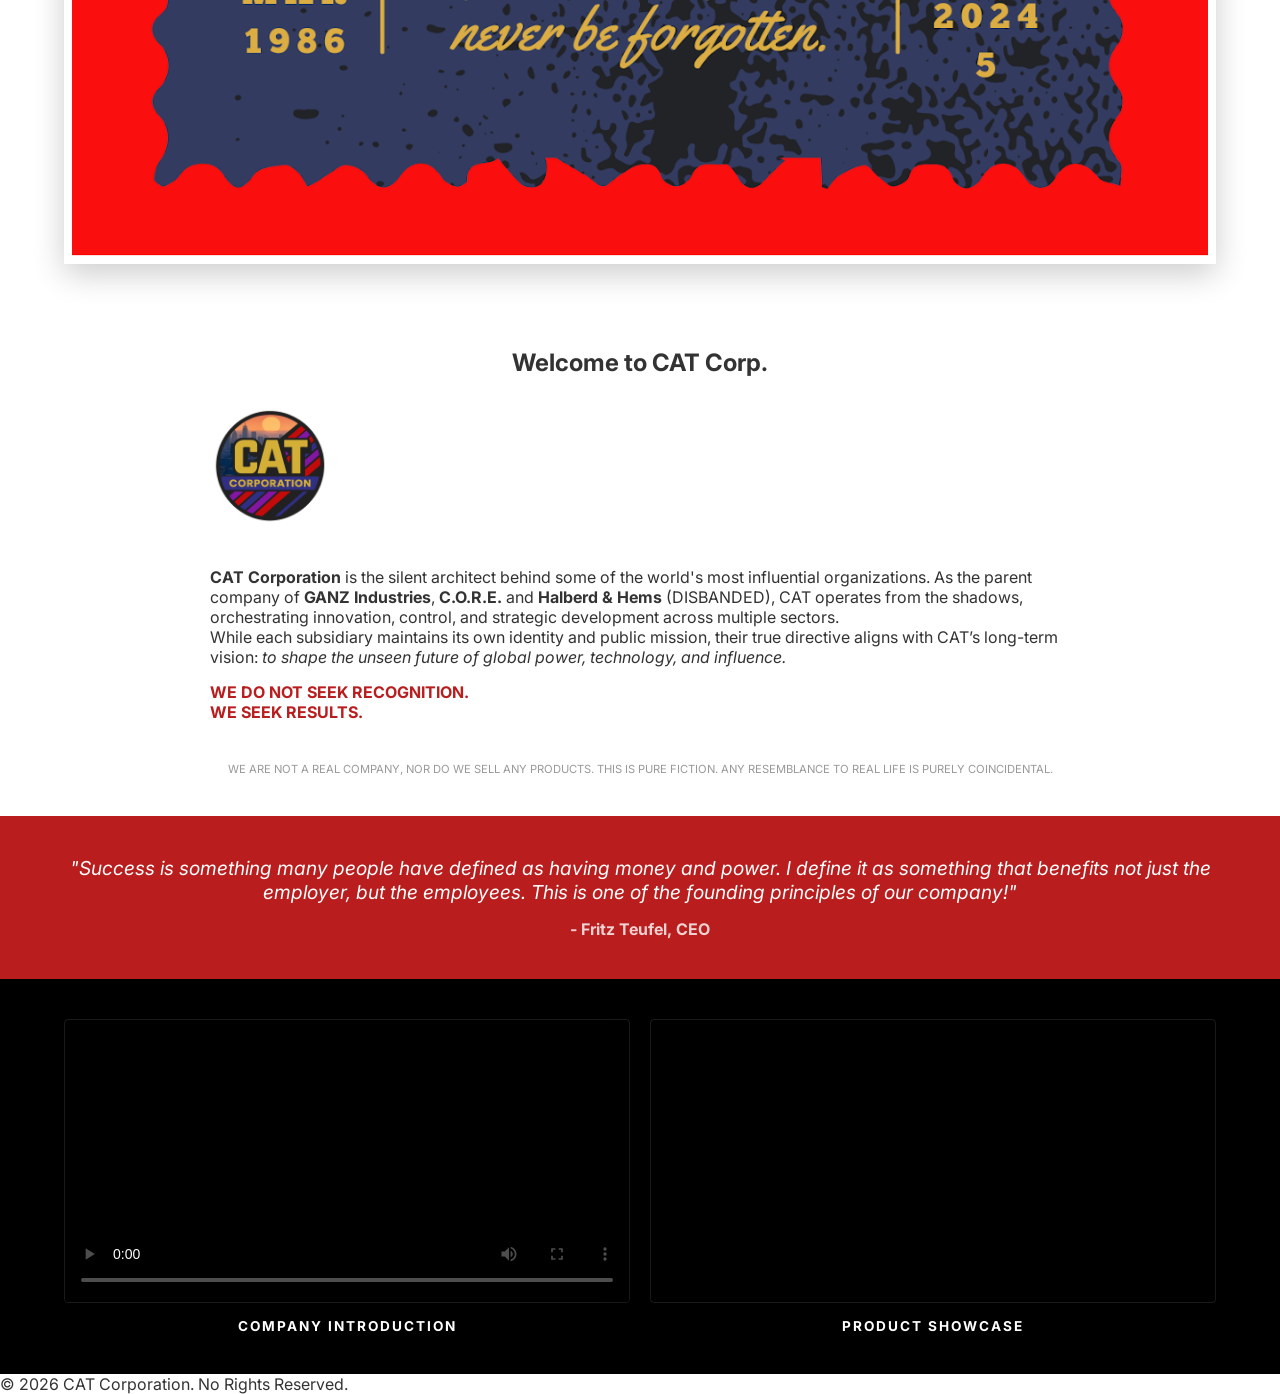
==== commit dd9c972b: "fix: update class names and disambiguate subsidiary status in HTML files Co-authored-by: aider (open" ====
--- a/index.html
+++ b/index.html
@@ -48,7 +48,7 @@
             <div class="bio-flex">
                 <img src="images/cat-logo-circle.png" alt="CAT Corp Logo" class="side-logo">
                 <div class="text">
-                    <p><strong>CAT Corporation</strong> is the silent architect behind some of the world's most influential organizations. As the parent company of <strong>GANZ Industries</strong>, <strong>C.O.R.E.</strong> and <strong>Halberd & Hems</strong>, CAT operates from the shadows, orchestrating innovation, control, and strategic development across multiple sectors.</p>
+                    <p><strong>CAT Corporation</strong> is the silent architect behind some of the world's most influential organizations. As the parent company of <strong>GANZ Industries</strong>, <strong>C.O.R.E.</strong> and <strong>Halberd & Hems</strong> (DISBANDED), CAT operates from the shadows, orchestrating innovation, control, and strategic development across multiple sectors.</p>
                     <p>While each subsidiary maintains its own identity and public mission, their true directive aligns with CAT’s long-term vision: <em>to shape the unseen future of global power, technology, and influence.</em></p>
                     <p class="motto">We do not seek recognition. <br>We seek results.</p>
                 </div>
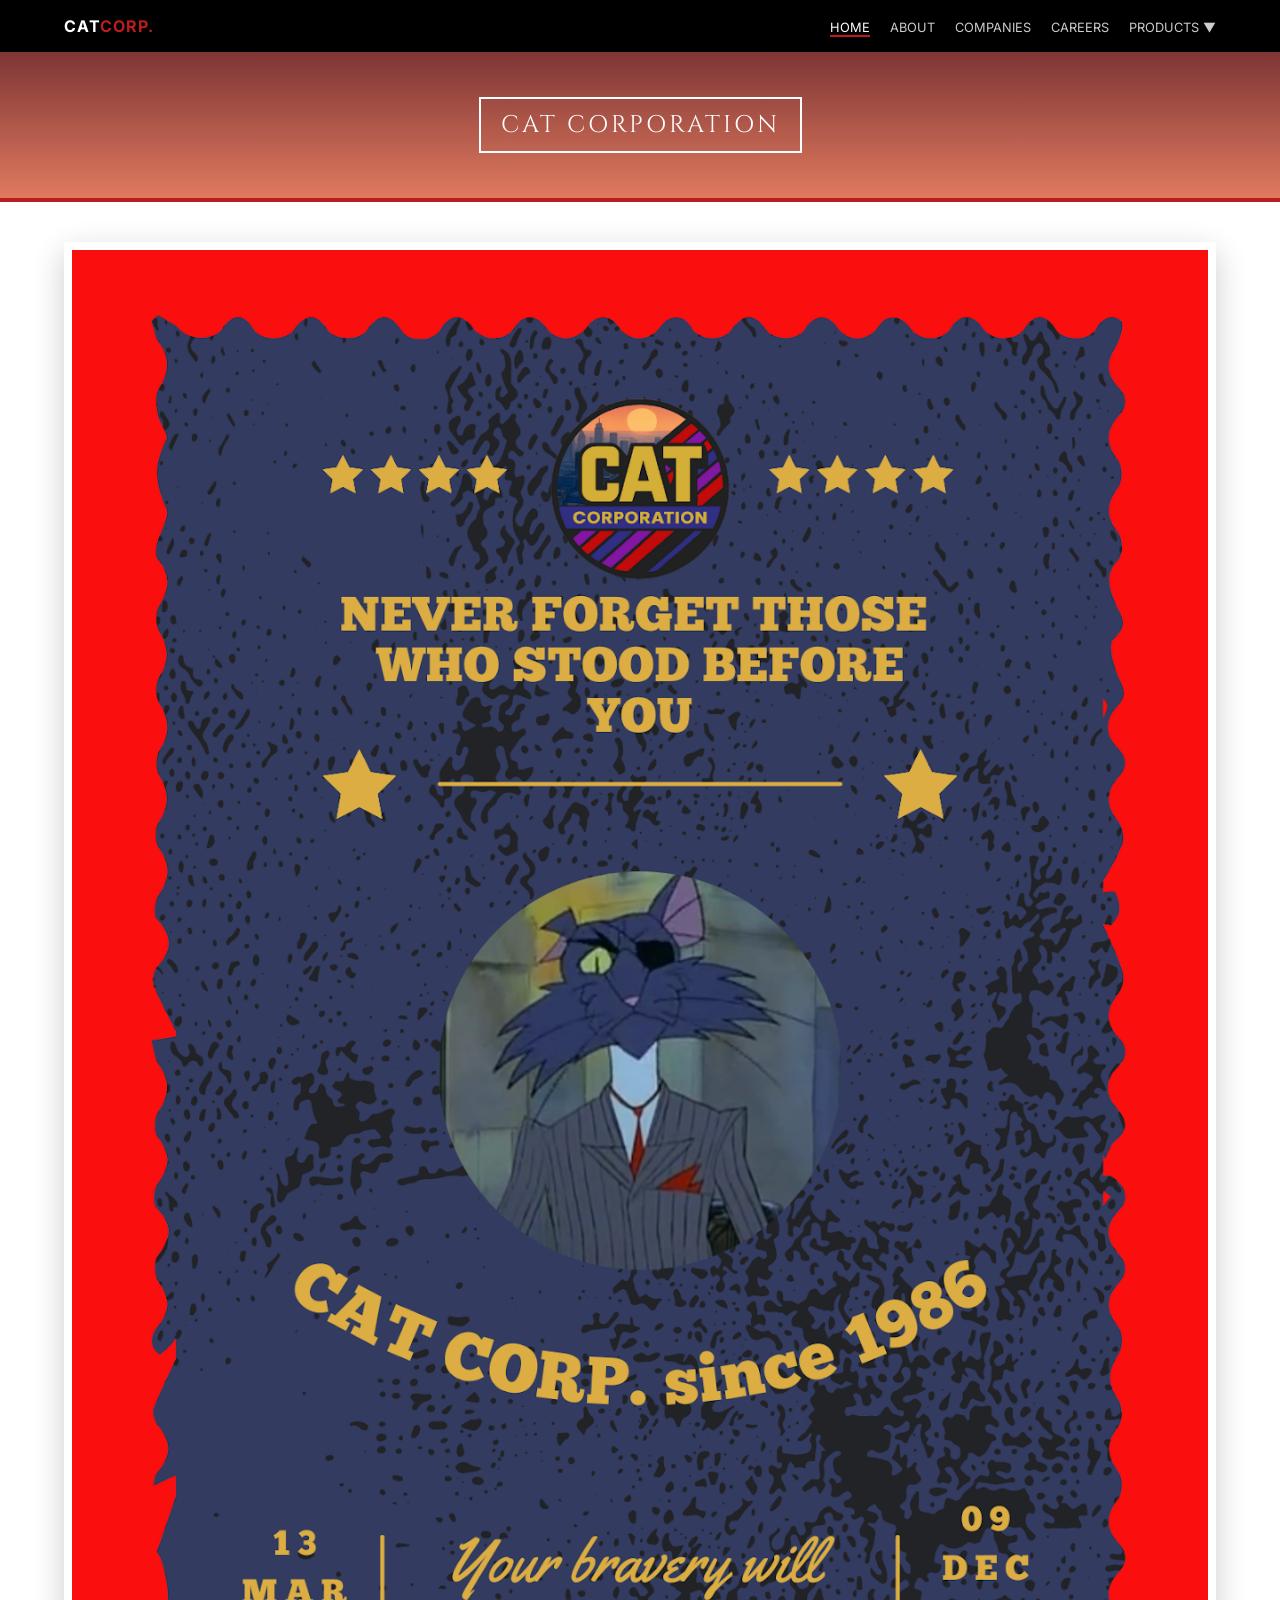
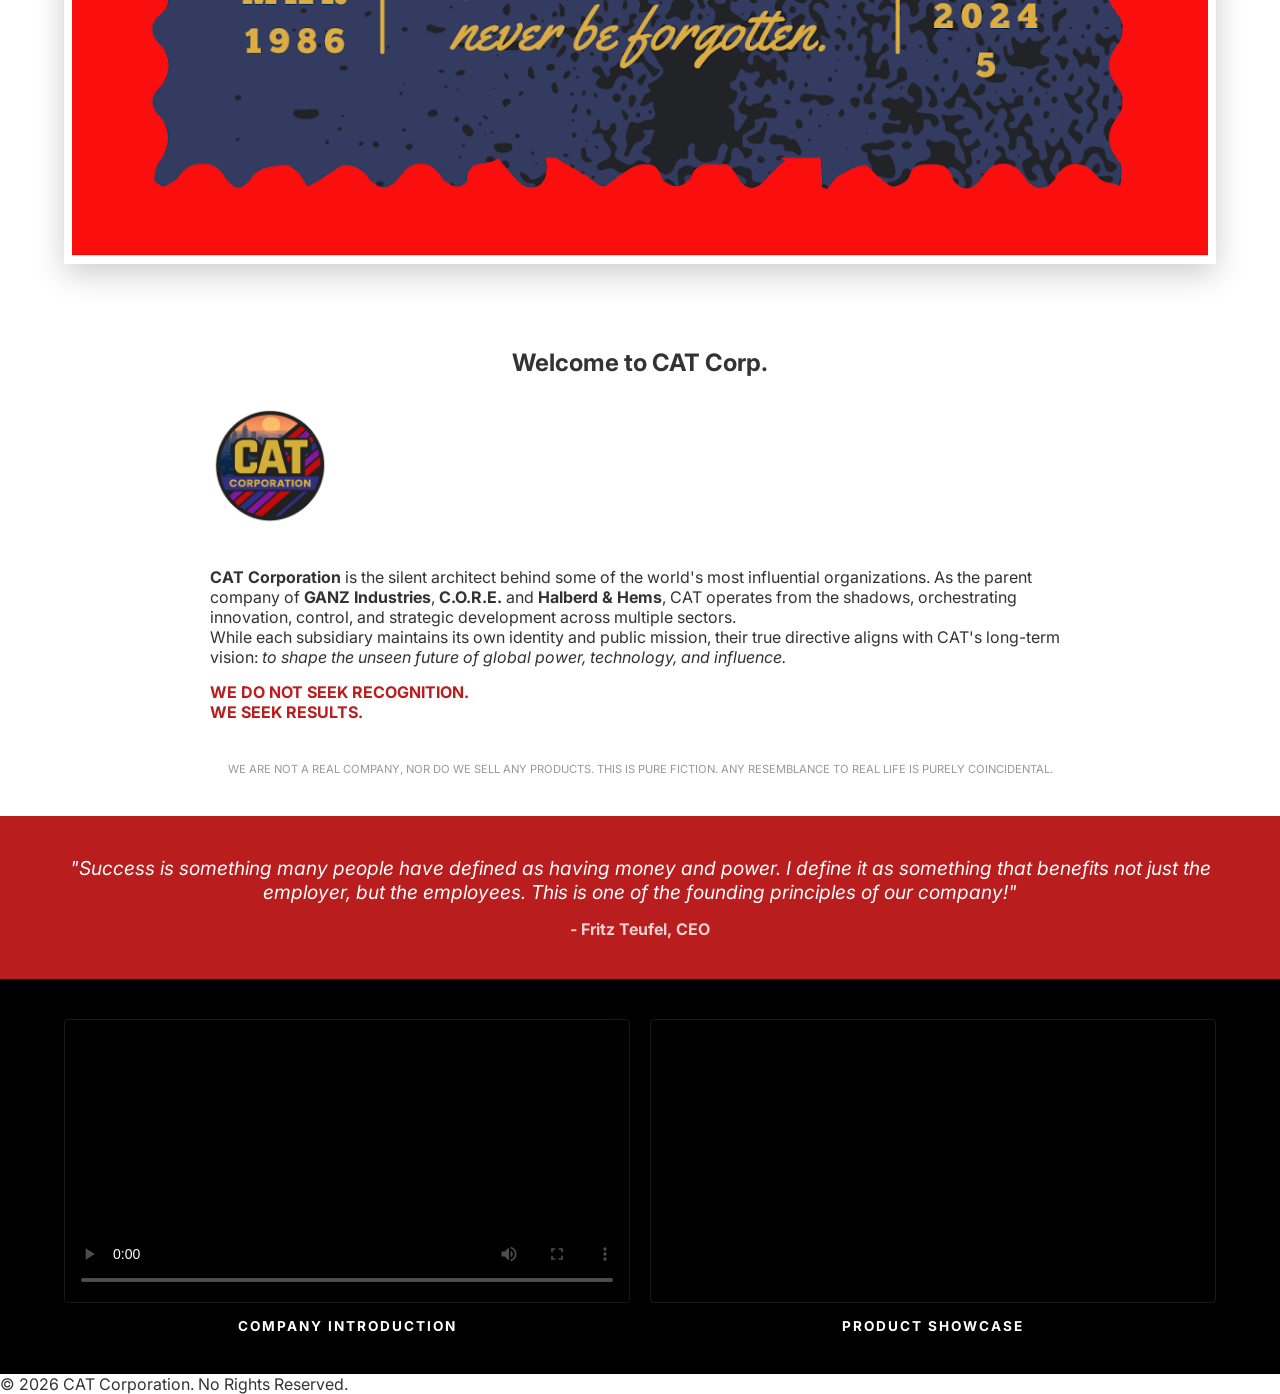
==== commit f5f0c875: "fix: correct HTML structure and remove disbanded status from Halberd & Hems references Co-authored-b" ====
--- a/index.html
+++ b/index.html
@@ -48,8 +48,8 @@
             <div class="bio-flex">
                 <img src="images/cat-logo-circle.png" alt="CAT Corp Logo" class="side-logo">
                 <div class="text">
-                    <p><strong>CAT Corporation</strong> is the silent architect behind some of the world's most influential organizations. As the parent company of <strong>GANZ Industries</strong>, <strong>C.O.R.E.</strong> and <strong>Halberd & Hems</strong> (DISBANDED), CAT operates from the shadows, orchestrating innovation, control, and strategic development across multiple sectors.</p>
-                    <p>While each subsidiary maintains its own identity and public mission, their true directive aligns with CAT’s long-term vision: <em>to shape the unseen future of global power, technology, and influence.</em></p>
+                    <p><strong>CAT Corporation</strong> is the silent architect behind some of the world's most influential organizations. As the parent company of <strong>GANZ Industries</strong>, <strong>C.O.R.E.</strong> and <strong>Halberd & Hems</strong>, CAT operates from the shadows, orchestrating innovation, control, and strategic development across multiple sectors.</p>
+                    <p>While each subsidiary maintains its own identity and public mission, their true directive aligns with CAT's long-term vision: <em>to shape the unseen future of global power, technology, and influence.</em></p>
                     <p class="motto">We do not seek recognition. <br>We seek results.</p>
                 </div>
             </div>
@@ -62,22 +62,22 @@
         </section>
 
         <section class="video-grid">
-    <div class="video-container">
-        <video controls poster="vid1.jpg" class="cat-player">
-            <source src="videos/vid1.mp4" type="video/mp4">
-            Your browser does not support the video tag.
-        </video>
-        <p class="vid-caption">Company Introduction</p>
-    </div>
-    
-    <div class="video-container">
-        <video loop autoplay muted poster="vid2.jpg" class="cat-player">
-            <source src="videos/vid2.mp4" type="video/mp4">
-            Your browser does not support the video tag.
-        </video>
-        <p class="vid-caption">Product Showcase</p>
-    </div>
-</section>
+            <div class="video-container">
+                <video controls poster="vid1.jpg" class="cat-player">
+                    <source src="videos/vid1.mp4" type="video/mp4">
+                    Your browser does not support the video tag.
+                </video>
+                <p class="vid-caption">Company Introduction</p>
+            </div>
+            
+            <div class="video-container">
+                <video loop autoplay muted poster="vid2.jpg" class="cat-player">
+                    <source src="videos/vid2.mp4" type="video/mp4">
+                    Your browser does not support the video tag.
+                </video>
+                <p class="vid-caption">Product Showcase</p>
+            </div>
+        </section>
     </main>
 
     <footer>
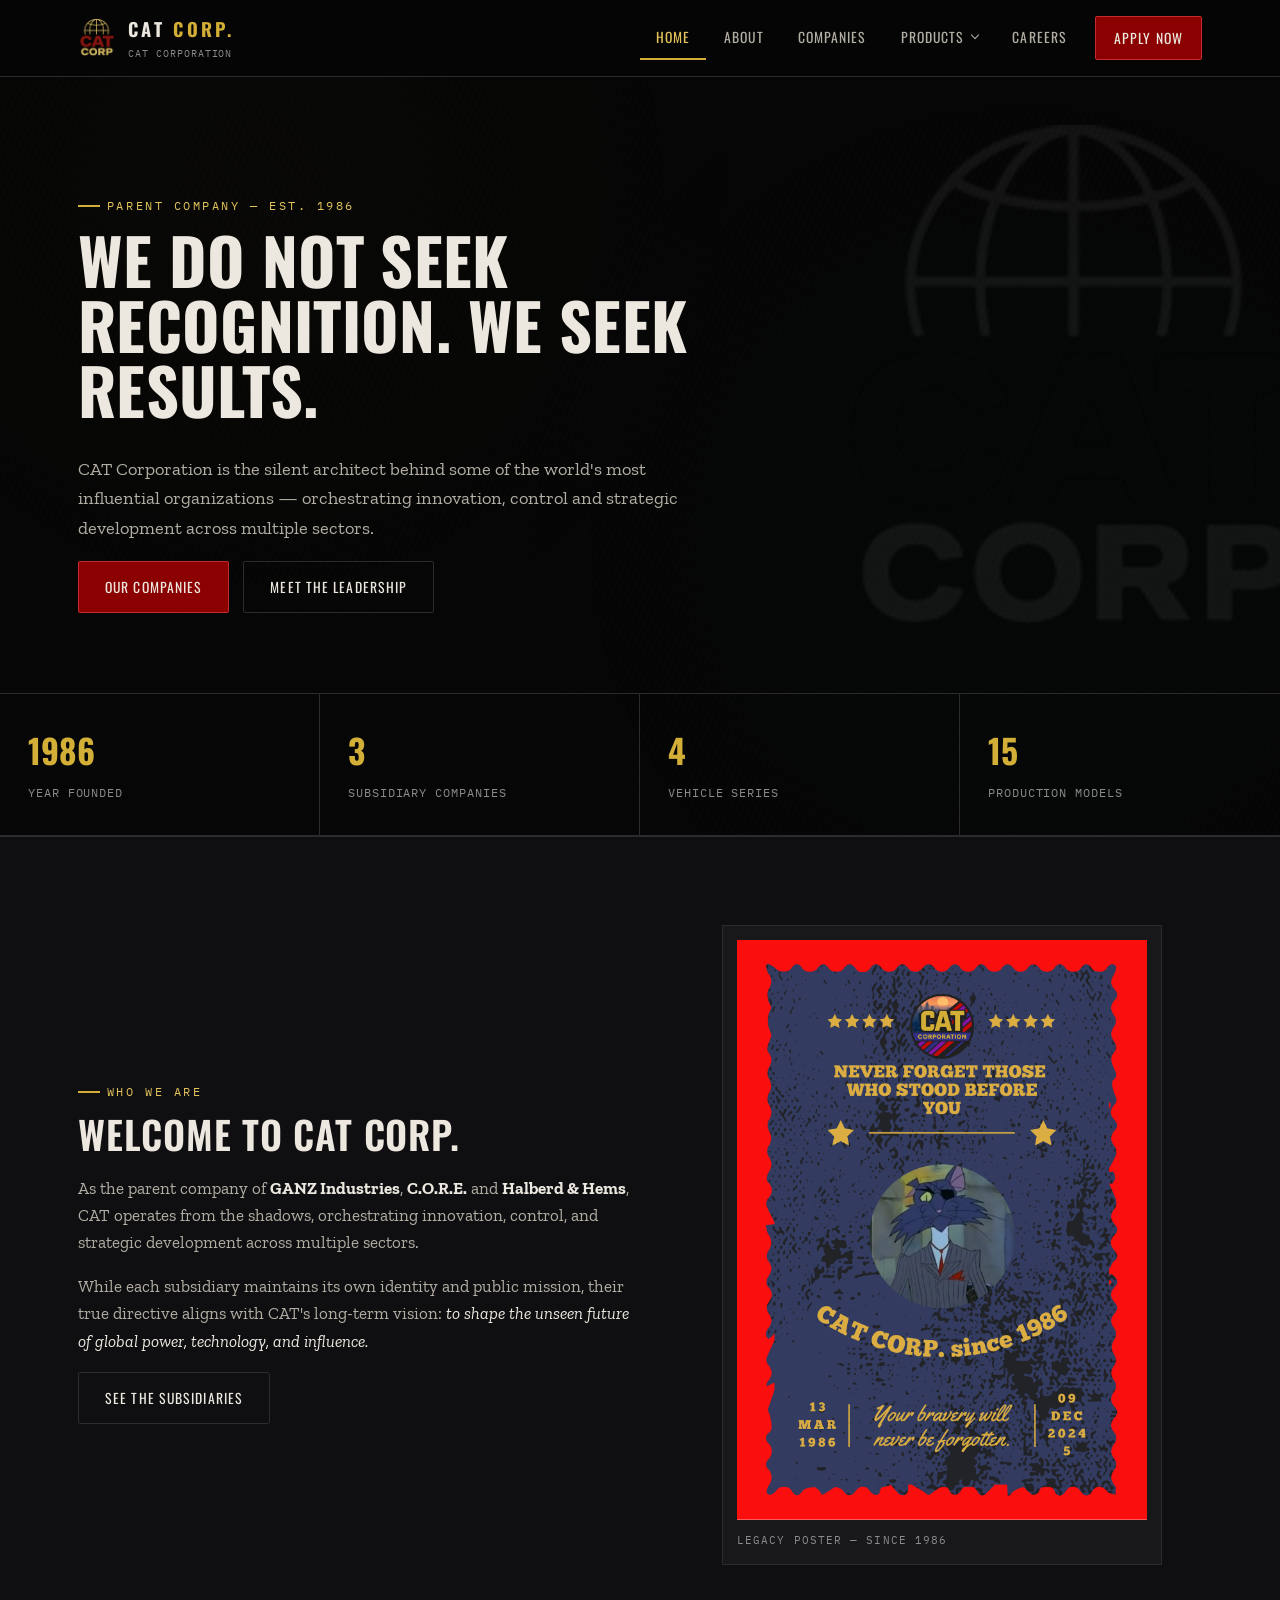
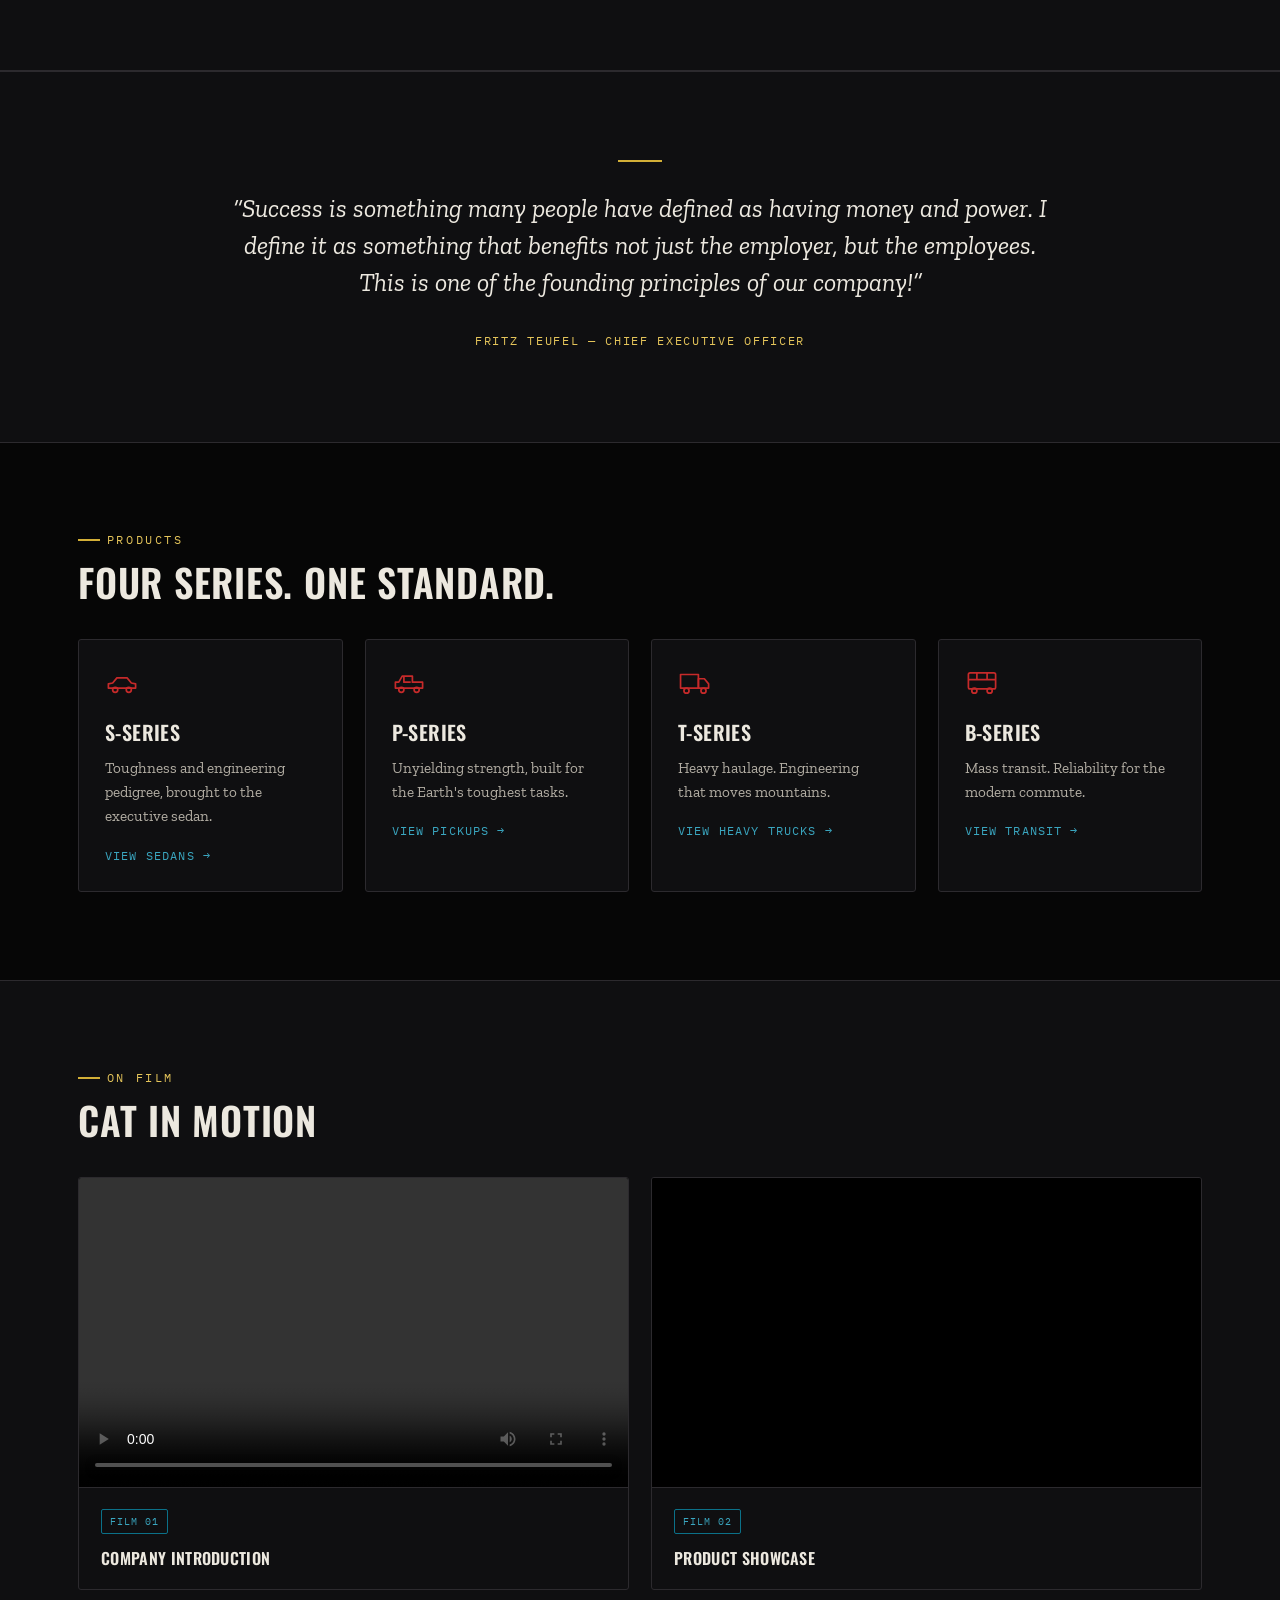
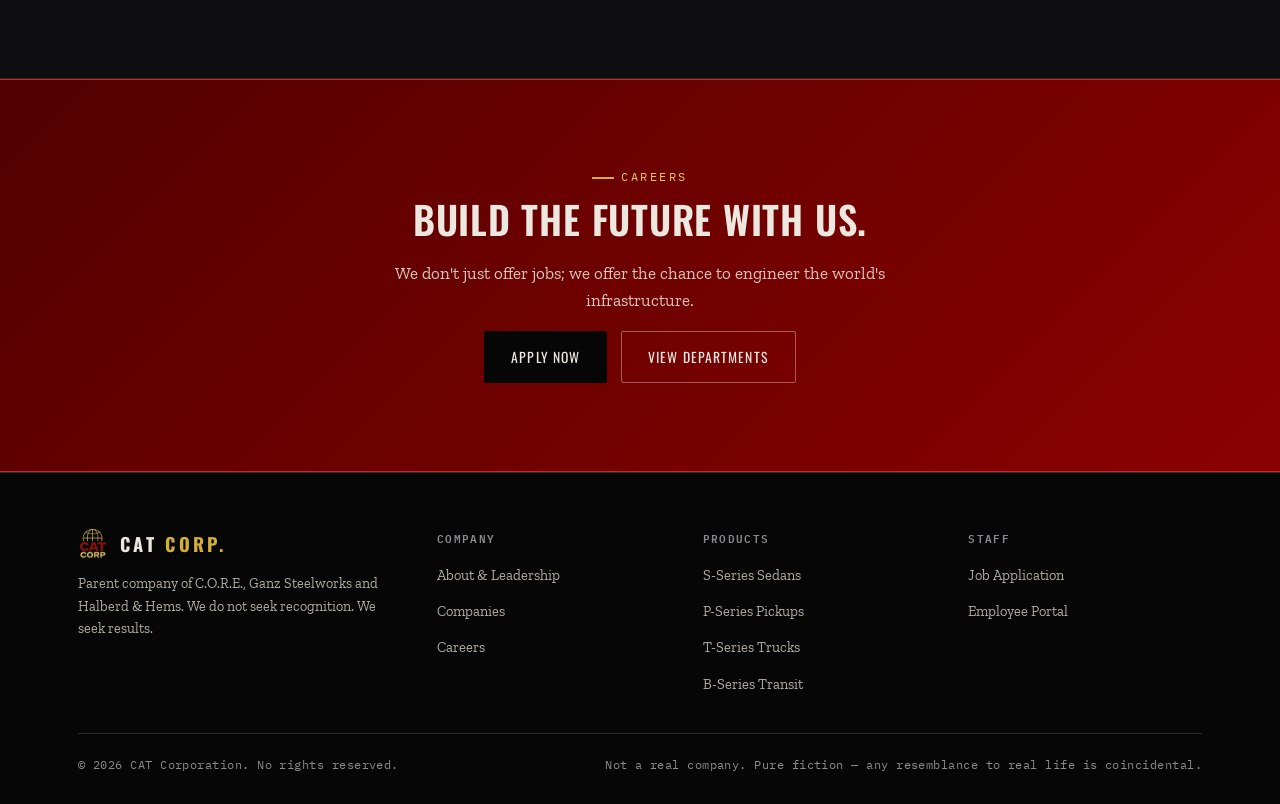
==== commit c311b664: "Restyle site after C.O.R.E. design with V1 colour scheme; fix bugs - New shared style.css (Oswald / " ====
--- a/index.html
+++ b/index.html
@@ -1,94 +1,205 @@
 <!DOCTYPE html>
 <html lang="en">
 <head>
-    <meta charset="UTF-8">
-    <meta name="viewport" content="width=device-width, initial-scale=1.0">
-    <title>CAT Corporation | Home</title>
-    <link rel="stylesheet" href="style.css">
-    <link href="https://fonts.googleapis.com/css2?family=Cinzel:wght@700&family=Inter:wght@300;400;700&display=swap" rel="stylesheet">
-    <link rel="icon" type="image/x-icon" href="images/cat_global_v1.png">
+<meta charset="UTF-8">
+<meta name="viewport" content="width=device-width, initial-scale=1.0">
+<title>CAT Corporation | Home</title>
+<meta name="description" content="CAT Corporation is the parent company of C.O.R.E., Ganz Steelworks and Halberd & Hems.">
+<link rel="icon" type="image/png" href="images/favicon.png">
+<link rel="stylesheet" href="style.css">
 </head>
 <body>
 
-    <nav class="navbar">
-        <div class="logo">CAT<span>CORP.</span></div>
-        <div class="menu-toggle" onclick="toggleMenu()">
-            <span></span>
-            <span></span>
-            <span></span>
+<nav class="site-nav">
+  <div class="wrap">
+    <a href="index.html" class="brand">
+      <img src="images/cat-mark.png" alt="CAT Corp. globe mark">
+      <span>
+        <span class="brand-text">CAT <span>CORP.</span></span>
+        <span class="brand-sub">CAT Corporation</span>
+      </span>
+    </a>
+    <button class="nav-toggle" aria-label="Toggle menu" aria-expanded="false" aria-controls="nav-links"><span></span></button>
+    <div class="nav-links" id="nav-links">
+      <a href="index.html" class="active" aria-current="page">Home</a>
+      <a href="about.html">About</a>
+      <a href="companies.html">Companies</a>
+      <div class="nav-dropdown">
+        <button class="nav-drop-btn" aria-expanded="false" aria-haspopup="true">Products</button>
+        <div class="nav-drop-menu">
+          <a href="sedans.html">S-Series <em>Sedans</em></a>
+          <a href="pickups.html">P-Series <em>Pickups</em></a>
+          <a href="trucks.html">T-Series <em>Heavy Trucks</em></a>
+          <a href="buses.html">B-Series <em>Transit</em></a>
         </div>
-        <ul class="nav-menu" id="navMenu">
-            <li><a href="index.html" class="active">Home</a></li>
-            <li><a href="about.html">About</a></li>
-            <li><a href="companies.html">Companies</a></li>
-            <li><a href="careers.html">Careers</a></li>
-            <li class="dropdown">
-                <a href="#">Products ▼</a>
-                <ul class="dropdown-content">
-                    <li><a href="sedans.html">S-Series</a></li>
-                    <li><a href="pickups.html">P-Series</a></li>
-                    <li><a href="trucks.html">T-Series</a></li>
-                    <li><a href="buses.html">B-Series</a></li>
-                </ul>
-            </li>
+      </div>
+      <a href="careers.html">Careers</a>
+      <a href="apply.html" class="nav-cta">Apply Now</a>
+    </div>
+  </div>
+</nav>
+
+<header class="hero">
+  <img class="hero-mark" src="images/cat-mark.png" alt="" aria-hidden="true">
+  <div class="wrap">
+    <div class="hero-copy">
+      <div class="eyebrow">Parent Company &mdash; Est. 1986</div>
+      <h1>We do not seek recognition. We seek results.</h1>
+      <p class="lede">CAT Corporation is the silent architect behind some of the world's most influential organizations &mdash; orchestrating innovation, control and strategic development across multiple sectors.</p>
+      <div class="btn-row">
+        <a href="companies.html" class="btn">Our Companies</a>
+        <a href="about.html" class="btn btn-ghost">Meet the Leadership</a>
+      </div>
+    </div>
+  </div>
+</header>
+
+<div class="stats">
+  <div class="stat"><b>1986</b><span>Year Founded</span></div>
+  <div class="stat"><b>3</b><span>Subsidiary Companies</span></div>
+  <div class="stat"><b>4</b><span>Vehicle Series</span></div>
+  <div class="stat"><b>15</b><span>Production Models</span></div>
+</div>
+
+<section class="section section-alt">
+  <div class="wrap grid grid-2 grid-center">
+    <div>
+      <div class="eyebrow">Who We Are</div>
+      <h2>Welcome to CAT Corp.</h2>
+      <p>As the parent company of <strong>GANZ Industries</strong>, <strong>C.O.R.E.</strong> and <strong>Halberd &amp; Hems</strong>, CAT operates from the shadows, orchestrating innovation, control, and strategic development across multiple sectors.</p>
+      <p>While each subsidiary maintains its own identity and public mission, their true directive aligns with CAT's long-term vision: <em>to shape the unseen future of global power, technology, and influence.</em></p>
+      <a href="companies.html" class="btn btn-ghost">See the Subsidiaries</a>
+    </div>
+    <figure class="poster-frame mt-0">
+      <img src="images/legacy-poster.jpg" alt="CAT Corp. legacy poster: Never forget those who stood before you &mdash; CAT Corp. since 1986" loading="lazy">
+      <figcaption>Legacy Poster &mdash; Since 1986</figcaption>
+    </figure>
+  </div>
+</section>
+
+<section class="section quote-band">
+  <div class="wrap">
+    <blockquote>
+      <p>&ldquo;Success is something many people have defined as having money and power. I define it as something that benefits not just the employer, but the employees. This is one of the founding principles of our company!&rdquo;</p>
+      <cite>Fritz Teufel &mdash; Chief Executive Officer</cite>
+    </blockquote>
+  </div>
+</section>
+
+<section class="section">
+  <div class="wrap">
+    <div class="section-head">
+      <div class="eyebrow">Products</div>
+      <h2>Four series. One standard.</h2>
+    </div>
+    <div class="grid grid-4">
+      <a href="sedans.html" class="card">
+        <div class="icon" aria-hidden="true"><svg viewBox="0 0 40 40" width="34" height="34" fill="none" stroke="currentColor" stroke-width="2" stroke-linejoin="round"><path d="M4 26v-5l5-1 5-6h12l5 6 5 1v5z"/><circle cx="12" cy="28" r="3"/><circle cx="28" cy="28" r="3"/></svg></div>
+        <h3>S-Series</h3>
+        <p>Toughness and engineering pedigree, brought to the executive sedan.</p>
+        <span class="card-link">View Sedans &rarr;</span>
+      </a>
+      <a href="pickups.html" class="card">
+        <div class="icon" aria-hidden="true"><svg viewBox="0 0 40 40" width="34" height="34" fill="none" stroke="currentColor" stroke-width="2" stroke-linejoin="round"><path d="M4 26v-7h4l4-7h12v7h12v7z"/><path d="M14 13v6h8"/><circle cx="11" cy="28" r="3"/><circle cx="29" cy="28" r="3"/></svg></div>
+        <h3>P-Series</h3>
+        <p>Unyielding strength, built for the Earth's toughest tasks.</p>
+        <span class="card-link">View Pickups &rarr;</span>
+      </a>
+      <a href="trucks.html" class="card">
+        <div class="icon" aria-hidden="true"><svg viewBox="0 0 40 40" width="34" height="34" fill="none" stroke="currentColor" stroke-width="2" stroke-linejoin="round"><rect x="3" y="10" width="21" height="16"/><path d="M24 15h7l5 6v5H24z"/><circle cx="10" cy="29" r="3"/><circle cx="30" cy="29" r="3"/></svg></div>
+        <h3>T-Series</h3>
+        <p>Heavy haulage. Engineering that moves mountains.</p>
+        <span class="card-link">View Heavy Trucks &rarr;</span>
+      </a>
+      <a href="buses.html" class="card">
+        <div class="icon" aria-hidden="true"><svg viewBox="0 0 40 40" width="34" height="34" fill="none" stroke="currentColor" stroke-width="2" stroke-linejoin="round"><rect x="4" y="8" width="32" height="19" rx="2"/><path d="M4 16h32M14 8v8M26 8v8"/><circle cx="11" cy="29" r="3"/><circle cx="29" cy="29" r="3"/></svg></div>
+        <h3>B-Series</h3>
+        <p>Mass transit. Reliability for the modern commute.</p>
+        <span class="card-link">View Transit &rarr;</span>
+      </a>
+    </div>
+  </div>
+</section>
+
+<section class="section section-alt">
+  <div class="wrap">
+    <div class="section-head">
+      <div class="eyebrow">On Film</div>
+      <h2>CAT in motion</h2>
+    </div>
+    <div class="grid grid-2">
+      <div class="card video-card">
+        <video controls preload="metadata" playsinline>
+          <source src="videos/vid1.mp4" type="video/mp4">
+          Your browser does not support the video tag.
+        </video>
+        <div class="video-meta"><span class="tag">Film 01</span><h3>Company Introduction</h3></div>
+      </div>
+      <div class="card video-card">
+        <video autoplay muted loop playsinline>
+          <source src="videos/vid2.mp4" type="video/mp4">
+          Your browser does not support the video tag.
+        </video>
+        <div class="video-meta"><span class="tag">Film 02</span><h3>Product Showcase</h3></div>
+      </div>
+    </div>
+  </div>
+</section>
+
+<section class="cta-band section">
+  <div class="wrap center-col">
+    <div class="eyebrow">Careers</div>
+    <h2>Build the future with us.</h2>
+    <p>We don't just offer jobs; we offer the chance to engineer the world's infrastructure.</p>
+    <div class="btn-row">
+      <a href="apply.html" class="btn">Apply Now</a>
+      <a href="careers.html" class="btn btn-ghost">View Departments</a>
+    </div>
+  </div>
+</section>
+
+<footer class="site-footer">
+  <div class="wrap">
+    <div class="footer-grid">
+      <div class="footer-brand">
+        <div class="brand">
+          <img src="images/cat-mark.png" alt="">
+          <span class="brand-text">CAT <span>CORP.</span></span>
+        </div>
+        <p>Parent company of C.O.R.E., Ganz Steelworks and Halberd &amp; Hems. We do not seek recognition. We seek results.</p>
+      </div>
+      <div>
+        <h4>Company</h4>
+        <ul>
+          <li><a href="about.html">About &amp; Leadership</a></li>
+          <li><a href="companies.html">Companies</a></li>
+          <li><a href="careers.html">Careers</a></li>
         </ul>
-    </nav>
-
-    <header class="hero-banner">
-        <div class="hero-box">CAT CORPORATION</div>
-    </header>
-
-    <main class="content-container">
-        <section class="legacy-section">
-            <img src="images/legacy-poster.jpg" alt="CAT Corp Legacy 1966" class="poster">
-        </section>
-
-        <section class="welcome-text">
-            <h2>Welcome to CAT Corp.</h2>
-            <div class="bio-flex">
-                <img src="images/cat-logo-circle.png" alt="CAT Corp Logo" class="side-logo">
-                <div class="text">
-                    <p><strong>CAT Corporation</strong> is the silent architect behind some of the world's most influential organizations. As the parent company of <strong>GANZ Industries</strong>, <strong>C.O.R.E.</strong> and <strong>Halberd & Hems</strong>, CAT operates from the shadows, orchestrating innovation, control, and strategic development across multiple sectors.</p>
-                    <p>While each subsidiary maintains its own identity and public mission, their true directive aligns with CAT's long-term vision: <em>to shape the unseen future of global power, technology, and influence.</em></p>
-                    <p class="motto">We do not seek recognition. <br>We seek results.</p>
-                </div>
-            </div>
-            <p class="disclaimer">WE ARE NOT A REAL COMPANY, NOR DO WE SELL ANY PRODUCTS. THIS IS PURE FICTION. ANY RESEMBLANCE TO REAL LIFE IS PURELY COINCIDENTAL.</p>
-        </section>
-
-        <section class="quote-block">
-            <p>"Success is something many people have defined as having money and power. I define it as something that benefits not just the employer, but the employees. This is one of the founding principles of our company!"</p>
-            <span class="author">- Fritz Teufel, CEO</span>
-        </section>
-
-        <section class="video-grid">
-            <div class="video-container">
-                <video controls poster="vid1.jpg" class="cat-player">
-                    <source src="videos/vid1.mp4" type="video/mp4">
-                    Your browser does not support the video tag.
-                </video>
-                <p class="vid-caption">Company Introduction</p>
-            </div>
-            
-            <div class="video-container">
-                <video loop autoplay muted poster="vid2.jpg" class="cat-player">
-                    <source src="videos/vid2.mp4" type="video/mp4">
-                    Your browser does not support the video tag.
-                </video>
-                <p class="vid-caption">Product Showcase</p>
-            </div>
-        </section>
-    </main>
-
-    <footer>
-        <p>&copy; 2026 CAT Corporation. No Rights Reserved.</p>
-    </footer>
-
-    <script>
-        function toggleMenu() {
-            const navMenu = document.getElementById("navMenu");
-            navMenu.classList.toggle("active");
-        }
-    </script>
+      </div>
+      <div>
+        <h4>Products</h4>
+        <ul>
+          <li><a href="sedans.html">S-Series Sedans</a></li>
+          <li><a href="pickups.html">P-Series Pickups</a></li>
+          <li><a href="trucks.html">T-Series Trucks</a></li>
+          <li><a href="buses.html">B-Series Transit</a></li>
+        </ul>
+      </div>
+      <div>
+        <h4>Staff</h4>
+        <ul>
+          <li><a href="apply.html">Job Application</a></li>
+          <li><a href="login.html">Employee Portal</a></li>
+        </ul>
+      </div>
+    </div>
+    <div class="footer-bottom">
+      <span>&copy; <span data-year>2026</span> CAT Corporation. No rights reserved.</span>
+      <span>Not a real company. Pure fiction &mdash; any resemblance to real life is coincidental.</span>
+    </div>
+  </div>
+</footer>
+
+<script src="main.js"></script>
 </body>
 </html>
--- a/style.css
+++ b/style.css
@@ -1,903 +1,648 @@
-:root {
-    --cat-red: #b91d1d;
-    --cat-dark: #1a1a1a;
-    --text-color: #333;
-    --bg-light: #ffffff;
-}
-
-* { margin: 0; padding: 0; box-sizing: border-box; }
-body { font-family: 'Inter', sans-serif; background-color: var(--bg-light); color: var(--text-color); }
-
-/* Navigation */
-.navbar {
-    background: #000;
-    color: #fff;
-    display: flex;
-    justify-content: space-between;
-    padding: 1rem 5%;
-    align-items: center;
-    flex-wrap: wrap;
-}
-
-.logo { font-weight: bold; letter-spacing: 1px; }
-.logo span { color: var(--cat-red); }
-
-.nav-menu { 
-    display: flex; 
-    list-style: none; 
-    gap: 20px; 
-    flex-wrap: wrap;
-}
-
-.nav-menu a { 
-    color: #ccc; 
-    text-decoration: none; 
-    font-size: 0.8rem; 
-    text-transform: uppercase; 
-}
-
-.nav-menu a.active { 
-    color: white; 
-    border-bottom: 2px solid var(--cat-red); 
-}
-
-/* Mobile menu toggle */
-.menu-toggle {
-    display: none;
-    flex-direction: column;
-    cursor: pointer;
-}
-
-.menu-toggle span {
-    width: 25px;
-    height: 3px;
-    background: #fff;
-    margin: 3px 0;
-    transition: 0.3s;
-}
-
-/* Hero Banner */
-.hero-banner {
-    background: linear-gradient(to bottom, #7e3535, #e07a5f);
-    height: 150px;
-    display: flex;
-    justify-content: center;
-    align-items: center;
-    border-bottom: 4px solid var(--cat-red);
-}
-
-.hero-box {
-    border: 2px solid white;
-    padding: 10px 20px;
-    color: white;
-    font-family: 'Cinzel', serif;
-    font-size: 1.5rem;
-    letter-spacing: 3px;
-    text-align: center;
-}
-
-/* Legacy Section */
-.legacy-section { 
-    text-align: center; 
-    padding: 40px 0; 
-}
-
-.poster { 
-    max-width: 90%; 
-    height: auto;
-    box-shadow: 0 10px 30px rgba(0,0,0,0.2); 
-    border: 8px solid white; 
-}
-
-/* Welcome Section */
-.welcome-text { 
-    max-width: 900px; 
-    margin: 0 auto; 
-    padding: 40px 20px; 
-    text-align: center; 
-}
-
-.bio-flex { 
-    display: flex; 
-    align-items: center; 
-    gap: 40px; 
-    text-align: left; 
-    margin-top: 30px; 
-    flex-wrap: wrap;
-}
-
-.side-logo { 
-    width: 120px; 
-    height: 120px; 
-}
-
-.motto { 
-    font-weight: bold; 
-    color: var(--cat-red); 
-    margin-top: 15px; 
-    text-transform: uppercase; 
-}
-
-.disclaimer { 
-    font-size: 0.7rem; 
-    color: #999; 
-    margin-top: 40px; 
-}
-
-/* Quote Block */
-.quote-block {
-    background: var(--cat-red);
-    color: white;
-    padding: 40px 5%;
-    text-align: center;
-    font-size: 1.2rem;
-    font-style: italic;
-}
-
-.author { 
-    display: block; 
-    margin-top: 15px; 
-    font-weight: bold; 
-    font-style: normal; 
-    font-size: 1rem; 
-    opacity: 0.8; 
-}
-
-.video-grid {
-    display: grid;
-    grid-template-columns: repeat(auto-fit, minmax(300px, 1fr));
-    gap: 20px;
-    padding: 40px 5%;
-    background: #000;
-}
-
-.video-container {
-    display: flex;
-    flex-direction: column;
-    align-items: center;
-}
-
-.cat-player {
-    width: 100%;
-    border-radius: 4px;
-    border: 1px solid rgba(255, 255, 255, 0.1);
-    box-shadow: 0 20px 40px rgba(0, 0, 0, 0.5);
-    transition: transform 0.3s ease;
-}
-
-.cat-player:hover {
-    transform: scale(1.02);
-    border-color: #b91d1d;
-}
-
-.vid-caption {
-    margin-top: 15px;
-    color: #fff;
-    font-size: 0.85rem;
-    letter-spacing: 2px;
-    text-transform: uppercase;
-    font-weight: 700;
-}
-
-/* Page Header */
-.page-header {
-    background: #4a1c1c;
-    height: 150px;
-    display: flex;
-    justify-content: center;
-    align-items: center;
-    border-bottom: 4px solid var(--cat-red);
-}
-
-.header-box {
-    border: 2px solid white;
-    padding: 10px 30px;
-    color: white;
-    font-family: 'Cinzel', serif;
-    font-size: 2rem;
-    letter-spacing: 4px;
-    text-align: center;
-}
-
-/* Subsidiary Grid */
-.subsidiary-container {
-    max-width: 1200px;
-    margin: 0 auto;
-    padding: 40px 20px;
-    text-align: center;
-}
-
-.intro-text {
-    font-size: 1rem;
-    color: #666;
-    margin-bottom: 40px;
-}
-
-.company-grid {
-    display: grid;
-    grid-template-columns: repeat(auto-fit, minmax(250px, 1fr));
-    gap: 30px;
-}
-
-.company-card {
-    background: #fff;
-    padding: 30px 20px;
-    transition: all 0.3s ease;
-    border-bottom: 2px solid transparent;
-}
-
-.company-card:hover {
-    transform: translateY(-5px);
-    border-bottom: 2px solid var(--cat-red);
-}
-
-.logo-wrapper {
-    height: 150px;
-    display: flex;
-    justify-content: center;
-    align-items: center;
-    margin-bottom: 20px;
-}
-
-.logo-wrapper img {
-    max-width: 80%;
-    max-height: 100%;
-    filter: grayscale(100%);
-    transition: 0.3s;
-}
-
-.company-card:hover .logo-wrapper img {
-    filter: grayscale(0%);
-}
-
-.company-card h3 {
-    font-family: 'Inter', sans-serif;
-    color: var(--cat-red);
-    margin-bottom: 15px;
-    letter-spacing: 1px;
-}
-
-.company-card p {
-    font-size: 0.9rem;
-    line-height: 1.5;
-    color: #444;
-    margin-bottom: 20px;
-}
-
-/* Buttons and Tags */
-.btn-sub {
-    display: inline-block;
-    background: var(--cat-red);
-    color: white;
-    text-decoration: none;
-    padding: 10px 20px;
-    font-size: 0.8rem;
-    font-weight: bold;
-    border-radius: 2px;
-}
-
-.status-tag {
-    display: inline-block;
-    font-size: 0.75rem;
-    font-weight: 800;
-    letter-spacing: 2px;
-    color: #999;
-    border-top: 1px solid #eee;
-    padding-top: 10px;
-}
-
-.disbanded {
-    opacity: 0.6;
-}
-
-/* Dropdown Logic */
-.dropdown { 
-    position: relative; 
-}
-
-.dropdown-content {
-    display: none;
-    position: absolute;
-    background-color: #1a1a1a;
-    min-width: 200px;
-    box-shadow: 0px 8px 16px rgba(0,0,0,0.5);
-    z-index: 1;
-    list-style: none;
-    padding: 10px 0;
-}
-
-.dropdown-content li a {
-    padding: 12px 16px;
-    display: block;
-    text-transform: none;
-}
-
-.dropdown:hover .dropdown-content { 
-    display: block; 
-}
-
-/* Product Hero Sections */
-.product-hero {
-    height: 50vh;
-    background: linear-gradient(rgba(0,0,0,0.6), rgba(0,0,0,0.6)), url('images/sedan-hero.jpg');
-    background-size: cover;
-    background-position: center;
-    display: flex;
-    align-items: center;
-    justify-content: center;
-    color: white;
-    text-align: center;
-}
-
-.product-hero h1 { 
-    font-family: 'Playfair Display', serif; 
-    font-size: 2.5rem; 
-    letter-spacing: 5px; 
-}
-
-.product-description { 
-    padding: 50px 5%; 
-    text-align: center; 
-    line-height: 1.8; 
-}
-
-.lead-text { 
-    font-size: 1rem; 
-    color: #555; 
-    margin-bottom: 30px; 
-}
-
-.specs-grid {
-    display: grid;
-    grid-template-columns: repeat(auto-fit, minmax(200px, 1fr));
-    gap: 20px;
-    margin-top: 30px;
-}
-
-.spec-item {
-    border-top: 2px solid var(--cat-red);
-    padding-top: 20px;
-}
-
-.spec-item h3 { 
-    font-family: 'Playfair Display', serif; 
-    margin-bottom: 10px; 
-}
-
-/* Car Showcase Styling */
-.sedan-showcase {
-    background-color: #f9f9f9;
-    padding: 50px 5%;
-    text-align: center;
-}
-
-.section-title {
-    font-family: 'Playfair Display', serif;
-    font-size: 2rem;
-    margin-bottom: 30px;
-    letter-spacing: 2px;
-}
-
-.car-grid {
-    display: grid;
-    grid-template-columns: repeat(auto-fit, minmax(250px, 1fr));
-    gap: 20px;
-}
-
-.car-card {
-    background: #fff;
-    border-radius: 4px;
-    overflow: hidden;
-    box-shadow: 0 10px 30px rgba(0,0,0,0.05);
-    transition: transform 0.4s ease, box-shadow 0.4s ease;
-}
-
-.car-card:hover {
-    transform: translateY(-10px);
-    box-shadow: 0 20px 50px rgba(0,0,0,0.15);
-}
-
-.car-image {
-    background: radial-gradient(circle, #e0e0e0 0%, #ffffff 70%);
-    padding: 30px 20px;
-    display: flex;
-    justify-content: center;
-    align-items: center;
-    height: 200px;
-}
-
-.car-image img {
-    max-width: 100%;
-    height: auto;
-    transition: transform 0.5s ease;
-}
-
-.car-card:hover .car-image img {
-    transform: scale(1.1);
-}
-
-.car-info {
-    padding: 20px;
-    border-top: 1px solid #eee;
-}
-
-.model-code {
-    display: block;
-    color: var(--cat-red);
-    font-weight: 800;
-    font-size: 0.8rem;
-    letter-spacing: 3px;
-    margin-bottom: 10px;
-}
-
-.car-info h3 {
-    font-family: 'Playfair Display', serif;
-    font-size: 1.3rem;
-    margin-bottom: 10px;
-}
-
-.car-info p {
-    font-size: 0.9rem;
-    color: #666;
-    line-height: 1.4;
-}
-
-.sedan-banner-bg {
-    height: 50vh;
-    background-image: linear-gradient(rgba(0, 0, 0, 0.5), rgba(0, 0, 0, 0.5)), 
-                      url('images/sedan-hero.png');
-    background-size: cover;
-    background-position: center;
-    background-repeat: no-repeat;
-    display: flex;
-    flex-direction: column;
-    justify-content: center;
-    align-items: center;
-    color: white;
-    text-align: center;
-}
-
-.sedan-banner-bg h1 {
-    font-family: 'Playfair Display', serif;
-    font-size: 2.5rem;
-    letter-spacing: 5px;
-    margin: 0;
-    text-transform: uppercase;
-}
-
-.sedan-banner-bg p {
-    font-size: 1rem;
-    letter-spacing: 2px;
-    text-transform: uppercase;
-    opacity: 0.8;
-}
-
-/* Pickup Hero Specifics */
-.pickup-banner-bg {
-    height: 50vh;
-    background-image: linear-gradient(rgba(0, 0, 0, 0.6), rgba(0, 0, 0, 0.4)), 
-                      url('images/pickup-hero.png');
-    background-size: cover;
-    background-position: center;
-    display: flex;
-    justify-content: center;
-    align-items: center;
-    color: white;
-    text-align: center;
-}
-
-.pickup-banner-bg h1 {
-    font-family: 'Playfair Display', serif;
-    font-size: clamp(2rem, 8vw, 3rem);
-    letter-spacing: 8px;
-    margin: 10px 0;
-}
-
-.series-badge {
-    color: #b91d1d;
-    font-weight: 800;
-    letter-spacing: 4px;
-    font-size: 0.9rem;
-}
-
-/* Pickup Grid Padding */
-.pickup-showcase {
-    padding: 50px 5%;
-    background-color: #fff;
-}
-
-.pickup-showcase .car-image {
-    background: radial-gradient(circle, #ececec 0%, #ffffff 70%);
-    padding: 20px;
-}
-
-/* Truck Hero Section */
-.truck-banner-bg {
-    height: 50vh;
-    background-image: linear-gradient(rgba(0, 0, 0, 0.7), rgba(0, 0, 0, 0.3)), 
-                      url('images/truck-hero.png');
-    background-size: cover;
-    background-position: center;
-    display: flex;
-    justify-content: center;
-    align-items: center;
-    color: white;
-}
-
-.truck-banner-bg h1 {
-    font-family: 'Playfair Display', serif;
-    font-size: clamp(2rem, 8vw, 4rem);
-    font-weight: 900;
-    letter-spacing: 8px;
-    text-transform: uppercase;
-}
-
-/* Specific Grid Styling for Trucks */
-.truck-showcase {
-    padding: 50px 5%;
-    background-color: #f9f9f9;
-}
-
-.truck-showcase .car-card {
-    transition: transform 0.4s ease;
-    border: 1px solid #eee;
-}
-
-.truck-showcase .car-card:hover {
-    transform: translateY(-10px);
-    box-shadow: 0 20px 40px rgba(0,0,0,0.1);
-}
-
-/* Model Code Badge */
-.model-code {
-    background: #b91d1d;
-    color: white;
-    padding: 2px 10px;
-    font-size: 0.75rem;
-    font-weight: bold;
-    border-radius: 2px;
-    display: inline-block;
-    margin-bottom: 10px;
-}
-
-/* Bus Hero Section (B-Series) */
-.bus-banner-bg {
-    height: 50vh; 
-    background-image: linear-gradient(rgba(0, 0, 0, 0.7), rgba(0, 0, 0, 0.4)), 
-                      url('images/bus-hero.png');
-    background-size: cover;
-    background-position: center;
-    display: flex;
-    justify-content: center;
-    align-items: center;
-    color: white;
-    text-align: center;
-}
-
-.bus-banner-bg h1 {
-    font-family: 'Playfair Display', serif;
-    font-size: clamp(2rem, 8vw, 3.5rem);
-    font-weight: 900;
-    letter-spacing: 8px;
-    text-transform: uppercase;
-    margin: 0;
-}
-
-/* Bus Grid Padding & Sectioning */
-.bus-showcase {
-    padding: 50px 5%;
-    background-color: #f4f4f4;
-}
-
-/* About Page Specifics */
-.about-bg {
-    background: linear-gradient(rgba(26, 26, 26, 0.8), rgba(26, 26, 26, 0.8)), 
-                url('images/CAT_OFFICE.png');
-    background-size: cover;
-    background-position: center;
-    height: 50vh;
-    display: flex;
-    justify-content: center;
-    align-items: center;
-}
-
-/* Team Grid System */
-.team-grid {
-    display: grid;
-    grid-template-columns: repeat(auto-fit, minmax(250px, 1fr)); 
-    gap: 20px;
-    margin-top: 40px;
-    padding: 0 20px;
-}
-
-/* Individual Profile Card */
-.profile-card {
-    background: #fff;
-    width: 100%;
-    border-bottom: 4px solid #eee;
-    transition: all 0.3s ease;
-    text-align: left;
-    box-shadow: 0 5px 15px rgba(0,0,0,0.05);
-}
-
-.profile-card:hover {
-    transform: translateY(-10px);
-    border-bottom: 4px solid var(--cat-red);
-    box-shadow: 0 15px 35px rgba(0,0,0,0.1);
-}
-
-.profile-image {
-    width: 100%;
-    aspect-ratio: 3 / 4;
-    background-color: #ddd;
-    overflow: hidden;
-}
-
-.profile-image img {
-    width: 100%;
-    height: 100%;
-    object-fit: cover;
-    filter: grayscale(100%);
-    transition: 0.5s;
-}
-
-.profile-card:hover .profile-image img {
-    filter: grayscale(0%);
-}
-
-.profile-rank {
-    display: block;
-    color: var(--cat-red);
-    font-size: 0.75rem;
-    font-weight: 800;
-    text-transform: uppercase;
-    letter-spacing: 2px;
-    margin-bottom: 8px;
-    padding: 0 20px;
-}
-
-.profile-info {
-    padding: 20px;
-}
-
-.join-card {
-    margin: 20px;
-}
-
-/* Career Page */
-.welcome-text .company-grid {
-    display: grid;
-    grid-template-columns: repeat(auto-fit, minmax(250px, 1fr));
-    gap: 30px;
-    margin-top: 30px;
-}
-
-.welcome-text .company-card {
-    background: #fff;
-    padding: 30px 20px;
-    transition: all 0.3s ease;
-    border-bottom: 2px solid transparent;
-    text-align: center;
-}
-
-/* Form Container */
-.form-container { 
-    max-width: 90%; 
-    margin: 30px auto; 
-    background: white; 
-    padding: 30px; 
-    border-top: 8px solid #b91d1d; 
-}
-
-.form-group { 
-    margin-bottom: 20px; 
-}
-
-.row-flex { 
-    display: flex; 
-    gap: 20px; 
-    flex-wrap: wrap;
-}
-
-.row-flex .form-group { 
-    flex: 1; 
-    min-width: 250px;
-}
-
-label { 
-    display: block; 
-    font-weight: 600; 
-    font-size: 0.8rem; 
-    margin-bottom: 8px; 
-    text-transform: uppercase; 
-    color: #555; 
-}
-
-input, select, textarea { 
-    width: 100%; 
-    padding: 12px; 
-    border: 1px solid #ddd; 
-    font-family: 'Open Sans', sans-serif; 
-}
-
-.id-display { 
-    font-weight: bold; 
-    color: #b91d1d; 
-    font-family: monospace; 
-}
-
-/* Responsive Adjustments */
-@media (max-width: 768px) {
-    .navbar {
-        padding: 1rem 5%;
-    }
-    
-    .nav-menu {
-        display: none;
-        width: 100%;
-        flex-direction: column;
-        gap: 10px;
-        margin-top: 20px;
-    }
-    
-    .nav-menu.active {
-        display: flex;
-    }
-    
-    .menu-toggle {
-        display: flex;
-    }
-    
-    .hero-box {
-        font-size: 1.2rem;
-        padding: 10px 15px;
-    }
-    
-    .bio-flex {
-        flex-direction: column;
-        text-align: center;
-    }
-    
-    .side-logo {
-        width: 80px;
-        height: 80px;
-        margin: 0 auto;
-    }
-    
-    .quote-block {
-        font-size: 1rem;
-        padding: 30px 5%;
-    }
-    
-    .page-header {
-        height: 120px;
-    }
-    
-    .header-box {
-        font-size: 1.5rem;
-        padding: 10px 20px;
-    }
-    
-    .product-hero h1 {
-        font-size: 2rem;
-    }
-    
-    .product-description {
-        padding: 30px 5%;
-    }
-    
-    .lead-text {
-        font-size: 0.9rem;
-    }
-    
-    .specs-grid {
-        grid-template-columns: 1fr;
-    }
-    
-    .car-grid {
-        grid-template-columns: repeat(auto-fit, minmax(200px, 1fr));
-    }
-    
-    .car-image {
-        height: 150px;
-        padding: 20px 10px;
-    }
-    
-    .profile-card .profile-info {
-        padding: 15px;
-    }
-    
-    .profile-rank {
-        font-size: 0.7rem;
-    }
-    
-    .team-grid {
-        grid-template-columns: repeat(auto-fit, minmax(200px, 1fr));
-        gap: 15px;
-    }
-    
-    .row-flex {
-        flex-direction: column;
-        gap: 10px;
-    }
-    
-    .row-flex .form-group {
-        min-width: 100%;
-    }
-    
-    .form-container {
-        padding: 20px 15px;
-    }
-    
-    .video-grid {
-        grid-template-columns: 1fr;
-        padding: 30px 5%;
-        gap: 30px;
-    }
-    
-    .company-grid {
-        grid-template-columns: 1fr;
-        gap: 20px;
-    }
-    
-    .welcome-text .company-grid {
-        grid-template-columns: 1fr;
-    }
-}
-
-@media (max-width: 480px) {
-    .navbar {
-        padding: 1rem 5%;
-    }
-    
-    .hero-box {
-        font-size: 1rem;
-        padding: 8px 12px;
-        letter-spacing: 1px;
-    }
-    
-    .page-header {
-        height: 100px;
-    }
-    
-    .header-box {
-        font-size: 1.2rem;
-        padding: 8px 15px;
-    }
-    
-    .product-hero h1 {
-        font-size: 1.5rem;
-    }
-    
-    .sedan-banner-bg h1 {
-        font-size: 1.8rem;
-    }
-    
-    .pickup-banner-bg h1 {
-        font-size: 1.8rem;
-    }
-    
-    .truck-banner-bg h1 {
-        font-size: 1.5rem;
-    }
-    
-    .bus-banner-bg h1 {
-        font-size: 1.8rem;
-    }
-    
-    .car-grid {
-        grid-template-columns: 1fr;
-    }
-    
-    .profile-card {
-        margin-bottom: 15px;
-    }
-    
-    .team-grid {
-        grid-template-columns: 1fr;
-    }
-    
-    .specs-grid {
-        grid-template-columns: 1fr;
-    }
-}
+/* =========================================================
+   CAT Corporation
+   Layout & type system after the C.O.R.E. site (corerail.dpdns.org):
+   industrial display caps, slab body, mono instrumentation labels,
+   hairline rules. Colour scheme from V1.png:
+     #060606 black · #8B0101 oxblood · #D3AF37 gold · #0B7189 teal
+   ========================================================= */
+
+@import url('https://fonts.googleapis.com/css2?family=Oswald:wght@400;500;600;700&family=Zilla+Slab:ital,wght@0,400;0,500;0,600;0,700;1,400&family=IBM+Plex+Mono:wght@400;500;600&display=swap');
+
+:root{
+  /* V1 palette */
+  --black:      #060606;
+  --red:        #8b0101;
+  --gold:       #d3af37;
+  --teal:       #0b7189;
+
+  /* derived tones */
+  --slate:      #0f0f11;
+  --slate-2:    #18171a;
+  --hairline:   #2c2a2e;
+  --red-dim:    #520000;
+  --red-hi:     #c62a2a;   /* red legible as text/icons on black */
+  --gold-hi:    #e4c45a;
+  --teal-hi:    #3aa6c0;   /* teal legible as text on black */
+  --paper:      #ece8df;
+  --paper-dim:  #b3aea4;
+  --steel:      #8b8a8e;
+
+  --f-display: 'Oswald', 'Arial Narrow', sans-serif;
+  --f-body:    'Zilla Slab', Georgia, serif;
+  --f-mono:    'IBM Plex Mono', 'Courier New', monospace;
+
+  --container: 1180px;
+  --nav-h: 76px;
+}
+
+*,*::before,*::after{ box-sizing:border-box; }
+html{ scroll-behavior:smooth; }
+body{
+  margin:0;
+  background:var(--black);
+  color:var(--paper);
+  font-family:var(--f-body);
+  font-size:17px;
+  line-height:1.6;
+  -webkit-font-smoothing:antialiased;
+}
+
+/* faint texture behind everything */
+body::before{
+  content:"";
+  position:fixed; inset:0;
+  pointer-events:none;
+  z-index:0;
+  opacity:.5;
+  background-image:
+    radial-gradient(circle at 20% 20%, rgba(211,175,55,.03), transparent 40%),
+    radial-gradient(circle at 80% 60%, rgba(11,113,137,.035), transparent 45%),
+    repeating-linear-gradient(115deg, rgba(255,255,255,.012) 0 2px, transparent 2px 6px);
+}
+body > *{ position:relative; z-index:1; }
+
+img, video{ max-width:100%; display:block; }
+a{ color:inherit; text-decoration:none; }
+h1,h2,h3,h4{
+  font-family:var(--f-display);
+  font-weight:600;
+  text-transform:uppercase;
+  letter-spacing:.02em;
+  margin:0 0 .5em;
+  color:var(--paper);
+}
+h1{ font-size:clamp(2.4rem, 5vw, 4.4rem); line-height:1.02; font-weight:700; letter-spacing:.005em; }
+h2{ font-size:clamp(1.7rem, 3vw, 2.5rem); line-height:1.1; }
+h3{ font-size:1.25rem; }
+p{ margin:0 0 1em; color:var(--paper-dim); }
+strong{ color:var(--paper); }
+em{ color:var(--paper); }
+
+.eyebrow{
+  font-family:var(--f-mono);
+  font-size:.72rem;
+  letter-spacing:.22em;
+  text-transform:uppercase;
+  color:var(--gold-hi);
+  display:flex;
+  align-items:center;
+  gap:.6em;
+  margin-bottom:1em;
+}
+.eyebrow::before{
+  content:"";
+  width:22px; height:2px;
+  background:var(--gold);
+  display:inline-block;
+  flex-shrink:0;
+}
+
+.wrap{ max-width:var(--container); margin:0 auto; padding:0 28px; position:relative; z-index:1; }
+.section{ padding:88px 0; }
+.section--tight{ padding:56px 0; }
+.section-alt{ background:var(--slate); border-top:1px solid var(--hairline); border-bottom:1px solid var(--hairline); }
+.section-head{ max-width:640px; margin-bottom:36px; }
+
+a:focus-visible, button:focus-visible, input:focus-visible, textarea:focus-visible, select:focus-visible, video:focus-visible{
+  outline:2px solid var(--gold-hi);
+  outline-offset:3px;
+}
+
+@media (prefers-reduced-motion: reduce){
+  *{ animation-duration:.001ms !important; animation-iteration-count:1 !important; transition-duration:.001ms !important; scroll-behavior:auto !important; }
+}
+
+/* ---------------- NAV ---------------- */
+.site-nav{
+  position:sticky; top:0; z-index:40;
+  background:rgba(6,6,6,.92);
+  backdrop-filter:blur(6px);
+  border-bottom:1px solid var(--hairline);
+}
+.site-nav .wrap{
+  display:flex; align-items:center; justify-content:space-between;
+  height:var(--nav-h);
+}
+.brand{ display:flex; align-items:center; gap:12px; }
+.brand img{ width:38px; height:38px; object-fit:contain; }
+.brand-text{ font-family:var(--f-display); font-weight:700; letter-spacing:.18em; font-size:1.15rem; }
+.brand-text span{ color:var(--gold); }
+.brand-sub{ display:block; font-family:var(--f-mono); font-size:.6rem; letter-spacing:.1em; color:var(--steel); text-transform:uppercase; margin-top:1px; }
+
+.nav-links{ display:flex; gap:2px; align-items:center; }
+.nav-links a, .nav-drop-btn{
+  font-family:var(--f-display);
+  font-size:.86rem;
+  letter-spacing:.08em;
+  text-transform:uppercase;
+  padding:10px 16px;
+  color:var(--paper-dim);
+  border-bottom:2px solid transparent;
+  transition:color .15s, border-color .15s;
+}
+.nav-links a:hover, .nav-drop-btn:hover{ color:var(--paper); }
+.nav-links a.active, .nav-drop-btn.active{ color:var(--gold-hi); border-color:var(--gold); }
+.nav-cta{
+  margin-left:10px;
+  background:var(--red);
+  color:var(--paper) !important;
+  padding:10px 18px !important;
+  border:1px solid var(--red-hi) !important;
+  border-radius:2px;
+}
+.nav-cta:hover{ background:var(--red-hi); }
+
+/* products dropdown */
+.nav-dropdown{ position:relative; }
+.nav-drop-btn{
+  background:none; border-top:0; border-left:0; border-right:0;
+  cursor:pointer;
+  display:flex; align-items:center; gap:8px;
+}
+.nav-drop-btn::after{
+  content:"";
+  width:6px; height:6px;
+  border-right:1.5px solid currentColor; border-bottom:1.5px solid currentColor;
+  transform:translateY(-2px) rotate(45deg);
+  transition:transform .15s;
+}
+.nav-dropdown.open .nav-drop-btn::after{ transform:translateY(1px) rotate(-135deg); }
+.nav-drop-menu{
+  display:none;
+  position:absolute; top:100%; left:0;
+  min-width:230px;
+  background:var(--slate);
+  border:1px solid var(--hairline);
+  border-top:2px solid var(--red);
+  padding:6px 0;
+  box-shadow:0 16px 32px rgba(0,0,0,.5);
+}
+.nav-dropdown:hover .nav-drop-menu,
+.nav-dropdown.open .nav-drop-menu{ display:block; }
+.nav-drop-menu a{
+  display:flex; justify-content:space-between; gap:16px;
+  padding:11px 18px;
+  border-bottom:none;
+}
+.nav-drop-menu a em{
+  font-style:normal; font-family:var(--f-mono); font-size:.66rem;
+  letter-spacing:.08em; color:var(--steel); align-self:center;
+}
+.nav-drop-menu a:hover{ background:var(--slate-2); }
+.nav-drop-menu a.active{ border-bottom:none; }
+
+.nav-toggle{
+  display:none;
+  background:none; border:1px solid var(--hairline); border-radius:2px;
+  width:42px; height:42px; color:var(--paper); cursor:pointer;
+}
+.nav-toggle span, .nav-toggle::before, .nav-toggle::after{
+  content:""; display:block; width:18px; height:2px; background:var(--paper); margin:4px auto;
+}
+
+@media (max-width: 900px){
+  .nav-links{
+    position:absolute; top:var(--nav-h); left:0; right:0;
+    background:var(--slate);
+    border-bottom:1px solid var(--hairline);
+    flex-direction:column; align-items:stretch;
+    display:none;
+    padding:8px 0;
+    max-height:calc(100vh - var(--nav-h));
+    overflow-y:auto;
+  }
+  .nav-links.open{ display:flex; }
+  .nav-links a, .nav-drop-btn{ padding:14px 28px; border-bottom:1px solid var(--hairline); }
+  .nav-links a.active, .nav-drop-btn.active{ border-bottom-color:var(--hairline); border-left:2px solid var(--gold); }
+  .nav-drop-btn{ width:100%; justify-content:space-between; text-align:left; }
+  .nav-drop-menu{ position:static; box-shadow:none; border:none; background:var(--slate-2); padding:0; }
+  .nav-dropdown:hover .nav-drop-menu{ display:none; }
+  .nav-dropdown.open .nav-drop-menu{ display:block; }
+  .nav-drop-menu a{ padding-left:44px; border-bottom:1px solid var(--hairline); }
+  .nav-cta{ margin:8px 28px; text-align:center; justify-content:center; }
+  .nav-toggle{ display:block; }
+}
+
+/* ---------------- BUTTONS ---------------- */
+.btn{
+  display:inline-flex; align-items:center; justify-content:center; gap:10px;
+  font-family:var(--f-display);
+  font-size:.86rem;
+  letter-spacing:.08em;
+  text-transform:uppercase;
+  padding:14px 26px;
+  border-radius:2px;
+  border:1px solid var(--red-hi);
+  background:var(--red);
+  color:var(--paper);
+  cursor:pointer;
+  transition:background .15s, transform .1s, border-color .15s, color .15s;
+}
+.btn:hover{ background:var(--red-hi); transform:translateY(-1px); }
+.btn:active{ transform:translateY(0); }
+.btn:disabled{ opacity:.6; cursor:not-allowed; transform:none; }
+.btn-ghost{
+  background:transparent;
+  border-color:var(--hairline);
+  color:var(--paper);
+}
+.btn-ghost:hover{ border-color:var(--teal-hi); color:var(--teal-hi); background:transparent; }
+.btn-sm{ padding:10px 18px; font-size:.78rem; }
+.btn-block{ width:100%; }
+.btn-row{ display:flex; gap:14px; flex-wrap:wrap; }
+
+/* ---------------- HERO ---------------- */
+.hero{
+  padding:120px 0 80px;
+  overflow:hidden;
+  border-bottom:1px solid var(--hairline);
+}
+.hero-mark{
+  position:absolute;
+  right:-60px; top:50%; transform:translateY(-50%);
+  width:520px; opacity:.07; filter:grayscale(1) contrast(1.3);
+  z-index:0;
+  pointer-events:none;
+}
+.hero .wrap{ max-width:var(--container); }
+.hero .hero-copy{ max-width:780px; }
+.hero p.lede{ font-size:1.15rem; max-width:640px; }
+
+/* photographic hero: page sets --hero-img inline */
+.hero--image{
+  background:
+    linear-gradient(90deg, rgba(6,6,6,.94) 0%, rgba(6,6,6,.78) 45%, rgba(6,6,6,.35) 100%),
+    var(--hero-img) center / cover no-repeat;
+  border-bottom:2px solid var(--red);
+  min-height:clamp(420px, 58vh, 620px);
+  display:flex; align-items:center;
+}
+.hero--image .wrap{ width:100%; }
+.hero--image p.lede{ color:var(--paper); opacity:.85; }
+
+/* interior page header */
+.page-head{
+  padding:72px 0 56px;
+  border-bottom:1px solid var(--hairline);
+  overflow:hidden;
+}
+.page-head .hero-mark{ width:340px; }
+.page-head p.lede{ max-width:680px; font-size:1.05rem; }
+
+/* ---------------- STATS STRIP ---------------- */
+.stats{
+  display:grid;
+  grid-template-columns:repeat(4, 1fr);
+  border-bottom:1px solid var(--hairline);
+}
+.stat{
+  padding:30px 28px;
+  border-right:1px solid var(--hairline);
+}
+.stat:last-child{ border-right:none; }
+.stat b{
+  display:block;
+  font-family:var(--f-display);
+  font-size:2.1rem;
+  color:var(--gold);
+  font-weight:700;
+}
+.stat span{
+  font-family:var(--f-mono);
+  font-size:.72rem;
+  letter-spacing:.08em;
+  text-transform:uppercase;
+  color:var(--steel);
+}
+@media (max-width:760px){
+  .stats{ grid-template-columns:repeat(2,1fr); }
+  .stat{ border-bottom:1px solid var(--hairline); }
+  .stat:nth-child(2n){ border-right:none; }
+}
+
+/* ---------------- GRID & CARDS ---------------- */
+.grid{ display:grid; gap:22px; }
+.grid-2{ grid-template-columns:repeat(2,1fr); }
+.grid-3{ grid-template-columns:repeat(3,1fr); }
+.grid-4{ grid-template-columns:repeat(4,1fr); }
+.grid-center{ align-items:center; }
+@media (max-width:900px){ .grid-3,.grid-4{ grid-template-columns:repeat(2,1fr); } }
+@media (max-width:600px){ .grid-2,.grid-3,.grid-4{ grid-template-columns:1fr; } }
+
+.card{
+  background:var(--slate);
+  border:1px solid var(--hairline);
+  border-radius:3px;
+  padding:26px;
+  transition:border-color .15s, transform .15s;
+  display:flex; flex-direction:column;
+}
+.card:hover{ border-color:var(--gold); }
+a.card:hover{ transform:translateY(-2px); }
+.card .icon{ width:34px; height:34px; margin-bottom:16px; color:var(--red-hi); }
+.card h3{ margin-bottom:.4em; }
+.card p{ margin-bottom:0; font-size:.95rem; }
+.card .btn{ margin-top:auto; align-self:flex-start; }
+.card p + .btn{ margin-top:22px; }
+.card-link{
+  margin-top:18px;
+  font-family:var(--f-mono); font-size:.72rem; letter-spacing:.1em; text-transform:uppercase;
+  color:var(--teal-hi);
+}
+.tag{
+  display:inline-block;
+  align-self:flex-start;
+  font-family:var(--f-mono);
+  font-size:.65rem;
+  letter-spacing:.1em;
+  text-transform:uppercase;
+  padding:3px 8px;
+  border:1px solid var(--teal);
+  border-radius:2px;
+  color:var(--teal-hi);
+  margin-bottom:12px;
+}
+
+.spec-list{ list-style:none; margin:14px 0 0; padding:0; font-family:var(--f-mono); font-size:.78rem; color:var(--paper-dim); }
+.spec-list li{ display:flex; justify-content:space-between; gap:16px; padding:6px 0; border-top:1px dashed var(--hairline); }
+.spec-list li span:first-child{ color:var(--steel); }
+.spec-list li span:last-child{ text-align:right; overflow-wrap:anywhere; }
+.spec-list a{ color:var(--teal-hi); }
+.spec-list a:hover{ text-decoration:underline; }
+
+/* ---------------- POSTER / MEDIA ---------------- */
+.poster-frame{
+  background:var(--slate-2);
+  border:1px solid var(--hairline);
+  padding:14px;
+  max-width:440px;
+  margin-left:auto;
+}
+.poster-frame img{ width:100%; height:auto; }
+.poster-frame figcaption{
+  font-family:var(--f-mono); font-size:.68rem; letter-spacing:.1em; text-transform:uppercase;
+  color:var(--steel); padding-top:12px;
+}
+
+.video-card{ padding:0; overflow:hidden; }
+.video-card video{ width:100%; aspect-ratio:16/9; background:#000; }
+.video-card .video-meta{ padding:18px 22px; border-top:1px solid var(--hairline); }
+.video-card .video-meta h3{ margin:0; font-size:1rem; }
+
+/* ---------------- QUOTE BAND ---------------- */
+.quote-band{
+  background:var(--slate);
+  border-top:1px solid var(--hairline);
+  border-bottom:1px solid var(--hairline);
+  text-align:center;
+}
+.quote-band blockquote{ margin:0 auto; max-width:820px; }
+.quote-band blockquote p{
+  font-style:italic;
+  font-size:clamp(1.2rem, 2.2vw, 1.6rem);
+  line-height:1.45;
+  color:var(--paper);
+}
+.quote-band blockquote p::before{
+  content:"";
+  display:block;
+  width:44px; height:2px;
+  background:var(--gold);
+  margin:0 auto 28px;
+}
+.quote-band cite{
+  font-style:normal;
+  font-family:var(--f-mono);
+  font-size:.75rem;
+  letter-spacing:.14em;
+  text-transform:uppercase;
+  color:var(--gold-hi);
+}
+
+/* ---------------- MODEL (VEHICLE) CARDS ---------------- */
+.model-card{
+  background:var(--slate);
+  border:1px solid var(--hairline);
+  border-radius:3px;
+  overflow:hidden;
+  transition:border-color .15s;
+}
+.model-card:hover{ border-color:var(--gold); }
+.model-img{ aspect-ratio:16/10; overflow:hidden; background:var(--slate-2); border-bottom:1px solid var(--hairline); }
+.model-img img{ width:100%; height:100%; object-fit:cover; transition:transform .5s ease; }
+.model-card:hover .model-img img{ transform:scale(1.04); }
+.model-head{
+  padding:18px 22px 0;
+  display:flex; justify-content:space-between; align-items:center; gap:10px;
+}
+.model-code{
+  font-family:var(--f-mono); font-size:.7rem; font-weight:600; letter-spacing:.12em;
+  padding:3px 10px; border-radius:2px;
+  background:var(--red); color:var(--paper);
+}
+.model-type{ font-family:var(--f-mono); font-size:.65rem; color:var(--steel); letter-spacing:.08em; text-transform:uppercase; }
+.model-body{ padding:12px 22px 22px; }
+.model-body h3{ margin-bottom:.3em; }
+.model-body p{ margin:0; font-size:.95rem; }
+
+/* ---------------- TEAM ---------------- */
+.profile-card{
+  background:var(--slate);
+  border:1px solid var(--hairline);
+  border-radius:3px;
+  overflow:hidden;
+  transition:border-color .15s;
+}
+.profile-card:hover{ border-color:var(--gold); }
+.profile-image{ aspect-ratio:4/5; overflow:hidden; background:var(--slate-2); border-bottom:2px solid var(--red); }
+.profile-image img{
+  width:100%; height:100%; object-fit:cover;
+  filter:grayscale(100%) contrast(1.05);
+  transition:filter .4s;
+}
+.profile-card:hover .profile-image img{ filter:none; }
+.profile-info{ padding:20px 22px 24px; }
+.profile-rank{
+  display:block;
+  font-family:var(--f-mono);
+  font-size:.66rem;
+  letter-spacing:.12em;
+  text-transform:uppercase;
+  color:var(--gold-hi);
+  margin-bottom:8px;
+}
+.profile-info h3{ margin-bottom:.35em; }
+.profile-info p{ font-size:.92rem; margin:0; }
+
+/* ---------------- COMPANIES ---------------- */
+.company-card{ padding:0; overflow:hidden; }
+.logo-plate{
+  background:var(--paper);
+  aspect-ratio:16/10;
+  display:flex; justify-content:center; align-items:center;
+  padding:24px;
+  border-bottom:2px solid var(--red);
+}
+.logo-plate img{ max-height:100%; max-width:80%; object-fit:contain; }
+.company-card .company-body{ padding:24px 26px 28px; display:flex; flex-direction:column; flex:1; }
+
+/* ---------------- STRIPE NOTE ---------------- */
+.stripe{
+  display:flex; align-items:center; gap:26px;
+  background:var(--slate-2);
+  border:1px solid var(--hairline);
+  border-left:3px solid var(--teal);
+  border-radius:3px;
+  padding:24px 28px;
+}
+.stripe .big{ font-family:var(--f-display); font-size:2.4rem; color:var(--gold); font-weight:700; line-height:1; }
+.stripe .txt{ font-size:.95rem; color:var(--paper-dim); margin:0; }
+@media (max-width:620px){ .stripe{ flex-direction:column; align-items:flex-start; gap:12px; } }
+
+/* ---------------- FORMS ---------------- */
+.form-card{
+  max-width:860px;
+  margin:0 auto;
+  background:var(--slate);
+  border:1px solid var(--hairline);
+  border-top:3px solid var(--red);
+  border-radius:3px;
+  padding:36px;
+}
+.form-grid{ display:grid; grid-template-columns:1fr 1fr; gap:18px; }
+.field{ display:flex; flex-direction:column; gap:8px; }
+.field.full{ grid-column:1 / -1; }
+label{
+  font-family:var(--f-mono); font-size:.7rem; letter-spacing:.1em; text-transform:uppercase; color:var(--steel);
+}
+.req{ color:var(--red-hi); }
+input, textarea, select{
+  width:100%;
+  background:var(--black);
+  border:1px solid var(--hairline);
+  color:var(--paper);
+  padding:13px 14px;
+  border-radius:2px;
+  font-family:var(--f-body);
+  font-size:.95rem;
+}
+select option{ background:var(--slate); color:var(--paper); }
+textarea{ resize:vertical; min-height:120px; }
+input:focus, textarea:focus, select:focus{ border-color:var(--gold); outline:none; }
+input::placeholder, textarea::placeholder{ color:#5d5b60; }
+@media (max-width:640px){
+  .form-grid{ grid-template-columns:1fr; }
+  .form-card{ padding:24px 18px; }
+}
+.form-actions{ margin-top:26px; }
+.form-note{ font-family:var(--f-mono); font-size:.75rem; color:var(--steel); margin-top:14px; }
+
+.id-display{ font-family:var(--f-mono); color:var(--gold-hi); letter-spacing:.08em; }
+
+.form-success, .form-error{
+  display:none;
+  padding:16px 18px;
+  border-radius:2px;
+  font-family:var(--f-mono);
+  font-size:.85rem;
+  margin-bottom:20px;
+}
+.form-success{ border:1px solid var(--teal); color:var(--teal-hi); background:rgba(11,113,137,.08); }
+.form-error{ border:1px solid var(--red-hi); color:#e86a6a; background:rgba(139,1,1,.12); }
+.form-success.show, .form-error.show{ display:block; }
+
+/* ---------------- CTA BAND ---------------- */
+.cta-band{
+  background:linear-gradient(135deg, var(--red-dim), var(--red));
+  border-top:1px solid var(--red-hi);
+  border-bottom:1px solid var(--red-hi);
+  text-align:center;
+}
+.cta-band .eyebrow{ justify-content:center; color:var(--gold-hi); }
+.cta-band h2{ color:var(--paper); }
+.cta-band p{ color:rgba(236,232,223,.85); max-width:560px; margin-left:auto; margin-right:auto; }
+.cta-band .btn-row{ justify-content:center; }
+.cta-band .btn{ background:var(--black); border-color:var(--black); }
+.cta-band .btn:hover{ background:#000; border-color:var(--gold); }
+.cta-band .btn-ghost{ background:transparent; border-color:rgba(236,232,223,.4); color:var(--paper); }
+.cta-band .btn-ghost:hover{ border-color:var(--gold-hi); color:var(--gold-hi); }
+
+/* ---------------- FOOTER ---------------- */
+.site-footer{
+  border-top:1px solid var(--hairline);
+  padding:56px 0 30px;
+  background:var(--black);
+}
+.footer-grid{
+  display:grid;
+  grid-template-columns:1.4fr 1fr 1fr 1fr;
+  gap:32px;
+  padding-bottom:36px;
+}
+.footer-grid h4{
+  font-family:var(--f-mono); font-size:.7rem; letter-spacing:.12em; color:var(--steel); margin-bottom:14px;
+}
+.footer-grid ul{ list-style:none; margin:0; padding:0; display:flex; flex-direction:column; gap:9px; }
+.footer-grid a{ color:var(--paper-dim); font-size:.9rem; }
+.footer-grid a:hover{ color:var(--gold-hi); }
+.footer-brand .brand{ margin-bottom:14px; }
+.footer-brand .brand img{ width:30px; height:30px; }
+.footer-brand p{ font-size:.88rem; max-width:300px; }
+.footer-bottom{
+  border-top:1px solid var(--hairline);
+  padding-top:22px;
+  display:flex; justify-content:space-between; flex-wrap:wrap; gap:10px;
+  font-family:var(--f-mono); font-size:.72rem; color:var(--steel); letter-spacing:.04em;
+}
+@media (max-width:820px){ .footer-grid{ grid-template-columns:1fr 1fr; } }
+@media (max-width:520px){ .footer-grid{ grid-template-columns:1fr; } }
+
+/* ---------------- STAFF PORTAL (login / dashboard) ---------------- */
+.portal-body{
+  min-height:100vh;
+  display:flex; flex-direction:column; justify-content:center; align-items:center;
+  padding:40px 16px;
+}
+.portal-card{
+  width:100%; max-width:420px;
+  background:var(--slate);
+  border:1px solid var(--hairline);
+  border-top:3px solid var(--red);
+  border-radius:3px;
+  padding:36px 32px;
+}
+.portal-card .brand{ justify-content:center; margin-bottom:26px; }
+.portal-card .brand img{ width:48px; height:48px; }
+.portal-card .field{ margin-bottom:18px; }
+.portal-back{
+  margin-top:22px;
+  font-family:var(--f-mono); font-size:.72rem; letter-spacing:.1em; text-transform:uppercase;
+  color:var(--steel);
+}
+.portal-back:hover{ color:var(--gold-hi); }
+
+.user-info{ display:flex; align-items:center; gap:18px; text-align:right; }
+.user-info .who{ font-family:var(--f-mono); font-size:.72rem; letter-spacing:.08em; text-transform:uppercase; color:var(--steel); line-height:1.5; }
+.user-info .who b{ display:block; color:var(--paper); font-weight:500; }
+.user-info .who .role{ color:var(--gold-hi); }
+@media (max-width:600px){
+  .user-info .who{ display:none; }
+}
+
+.empty-state{
+  grid-column:1 / -1;
+  text-align:center;
+  padding:56px 24px;
+  border:1px dashed var(--hairline);
+  border-radius:3px;
+}
+.empty-state p{ margin:0; }
+
+/* utility */
+.hidden{ display:none !important; }
+.mt-0{ margin-top:0; }
+.mt-lg{ margin-top:36px; }
+.text-center{ text-align:center; }
+.center-col{ max-width:680px; margin:0 auto; text-align:center; }
+.center-col .eyebrow{ justify-content:center; }
+.disclaimer{ font-family:var(--f-mono); font-size:.68rem; letter-spacing:.06em; color:var(--steel); text-transform:uppercase; }
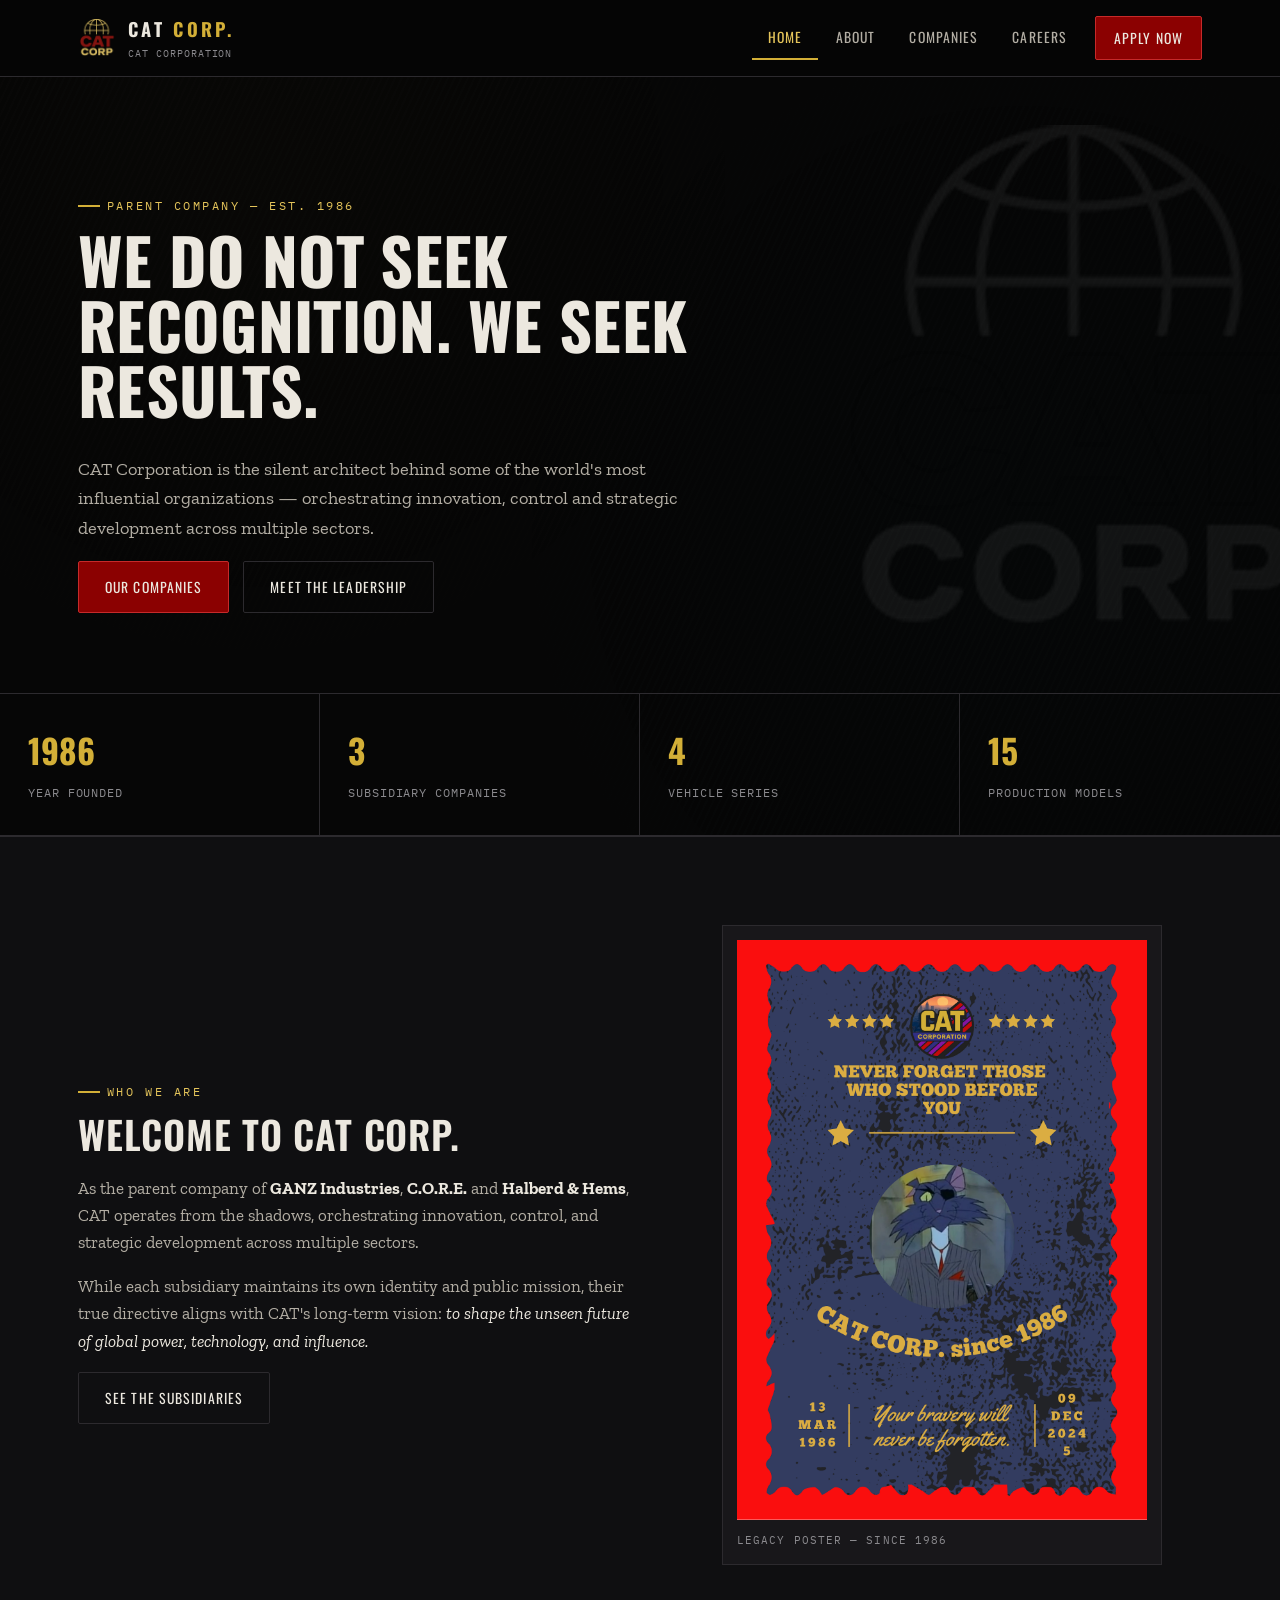
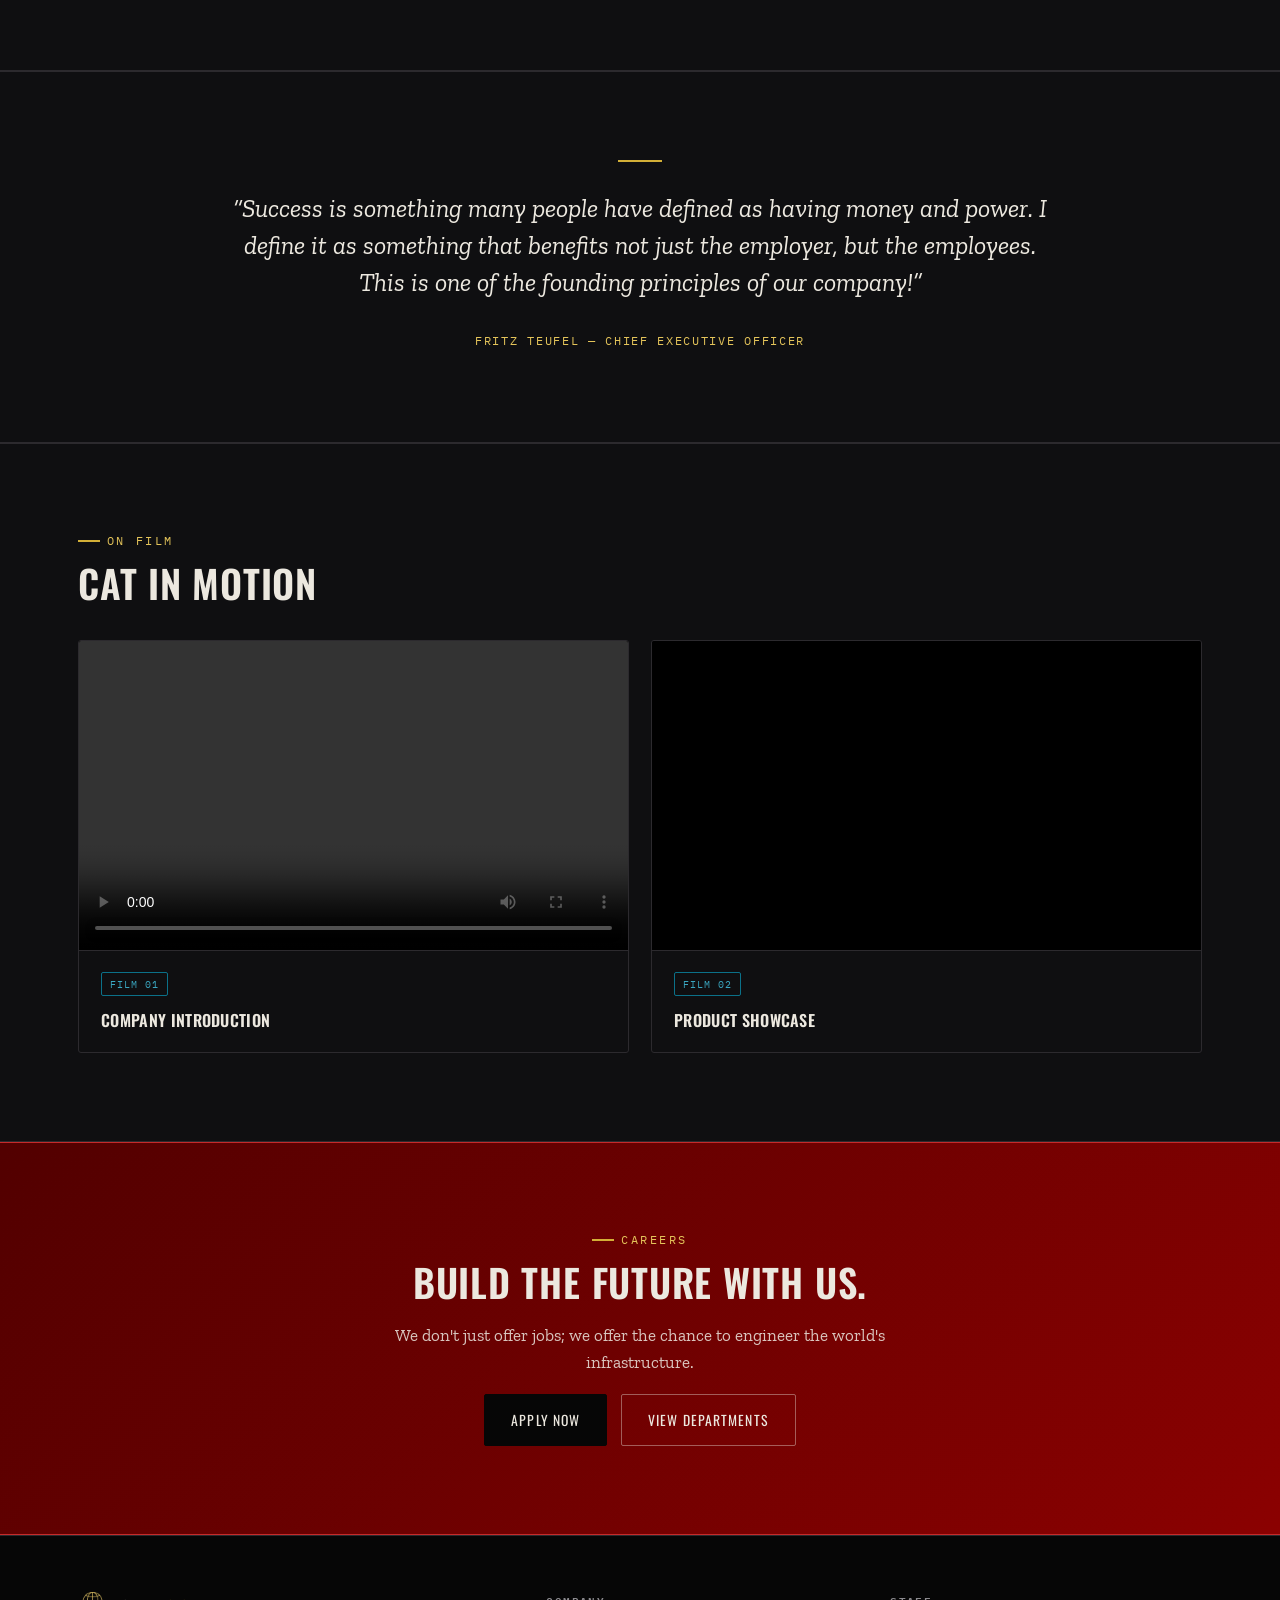
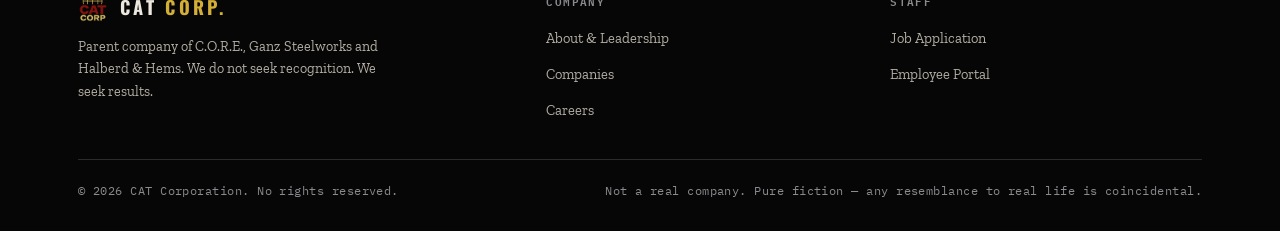
==== commit df496c57: "Move products section to C.O.R.E. site Remove product pages, images, nav dropdown, homepage section " ====
--- a/index.html
+++ b/index.html
@@ -24,15 +24,6 @@
       <a href="index.html" class="active" aria-current="page">Home</a>
       <a href="about.html">About</a>
       <a href="companies.html">Companies</a>
-      <div class="nav-dropdown">
-        <button class="nav-drop-btn" aria-expanded="false" aria-haspopup="true">Products</button>
-        <div class="nav-drop-menu">
-          <a href="sedans.html">S-Series <em>Sedans</em></a>
-          <a href="pickups.html">P-Series <em>Pickups</em></a>
-          <a href="trucks.html">T-Series <em>Heavy Trucks</em></a>
-          <a href="buses.html">B-Series <em>Transit</em></a>
-        </div>
-      </div>
       <a href="careers.html">Careers</a>
       <a href="apply.html" class="nav-cta">Apply Now</a>
     </div>
@@ -86,40 +77,6 @@
   </div>
 </section>
 
-<section class="section">
-  <div class="wrap">
-    <div class="section-head">
-      <div class="eyebrow">Products</div>
-      <h2>Four series. One standard.</h2>
-    </div>
-    <div class="grid grid-4">
-      <a href="sedans.html" class="card">
-        <div class="icon" aria-hidden="true"><svg viewBox="0 0 40 40" width="34" height="34" fill="none" stroke="currentColor" stroke-width="2" stroke-linejoin="round"><path d="M4 26v-5l5-1 5-6h12l5 6 5 1v5z"/><circle cx="12" cy="28" r="3"/><circle cx="28" cy="28" r="3"/></svg></div>
-        <h3>S-Series</h3>
-        <p>Toughness and engineering pedigree, brought to the executive sedan.</p>
-        <span class="card-link">View Sedans &rarr;</span>
-      </a>
-      <a href="pickups.html" class="card">
-        <div class="icon" aria-hidden="true"><svg viewBox="0 0 40 40" width="34" height="34" fill="none" stroke="currentColor" stroke-width="2" stroke-linejoin="round"><path d="M4 26v-7h4l4-7h12v7h12v7z"/><path d="M14 13v6h8"/><circle cx="11" cy="28" r="3"/><circle cx="29" cy="28" r="3"/></svg></div>
-        <h3>P-Series</h3>
-        <p>Unyielding strength, built for the Earth's toughest tasks.</p>
-        <span class="card-link">View Pickups &rarr;</span>
-      </a>
-      <a href="trucks.html" class="card">
-        <div class="icon" aria-hidden="true"><svg viewBox="0 0 40 40" width="34" height="34" fill="none" stroke="currentColor" stroke-width="2" stroke-linejoin="round"><rect x="3" y="10" width="21" height="16"/><path d="M24 15h7l5 6v5H24z"/><circle cx="10" cy="29" r="3"/><circle cx="30" cy="29" r="3"/></svg></div>
-        <h3>T-Series</h3>
-        <p>Heavy haulage. Engineering that moves mountains.</p>
-        <span class="card-link">View Heavy Trucks &rarr;</span>
-      </a>
-      <a href="buses.html" class="card">
-        <div class="icon" aria-hidden="true"><svg viewBox="0 0 40 40" width="34" height="34" fill="none" stroke="currentColor" stroke-width="2" stroke-linejoin="round"><rect x="4" y="8" width="32" height="19" rx="2"/><path d="M4 16h32M14 8v8M26 8v8"/><circle cx="11" cy="29" r="3"/><circle cx="29" cy="29" r="3"/></svg></div>
-        <h3>B-Series</h3>
-        <p>Mass transit. Reliability for the modern commute.</p>
-        <span class="card-link">View Transit &rarr;</span>
-      </a>
-    </div>
-  </div>
-</section>
 
 <section class="section section-alt">
   <div class="wrap">
@@ -177,15 +134,6 @@
         </ul>
       </div>
       <div>
-        <h4>Products</h4>
-        <ul>
-          <li><a href="sedans.html">S-Series Sedans</a></li>
-          <li><a href="pickups.html">P-Series Pickups</a></li>
-          <li><a href="trucks.html">T-Series Trucks</a></li>
-          <li><a href="buses.html">B-Series Transit</a></li>
-        </ul>
-      </div>
-      <div>
         <h4>Staff</h4>
         <ul>
           <li><a href="apply.html">Job Application</a></li>
--- a/style.css
+++ b/style.css
@@ -130,7 +130,7 @@
 .brand-sub{ display:block; font-family:var(--f-mono); font-size:.6rem; letter-spacing:.1em; color:var(--steel); text-transform:uppercase; margin-top:1px; }
 
 .nav-links{ display:flex; gap:2px; align-items:center; }
-.nav-links a, .nav-drop-btn{
+.nav-links a{
   font-family:var(--f-display);
   font-size:.86rem;
   letter-spacing:.08em;
@@ -140,8 +140,8 @@
   border-bottom:2px solid transparent;
   transition:color .15s, border-color .15s;
 }
-.nav-links a:hover, .nav-drop-btn:hover{ color:var(--paper); }
-.nav-links a.active, .nav-drop-btn.active{ color:var(--gold-hi); border-color:var(--gold); }
+.nav-links a:hover{ color:var(--paper); }
+.nav-links a.active{ color:var(--gold-hi); border-color:var(--gold); }
 .nav-cta{
   margin-left:10px;
   background:var(--red);
@@ -151,45 +151,6 @@
   border-radius:2px;
 }
 .nav-cta:hover{ background:var(--red-hi); }
-
-/* products dropdown */
-.nav-dropdown{ position:relative; }
-.nav-drop-btn{
-  background:none; border-top:0; border-left:0; border-right:0;
-  cursor:pointer;
-  display:flex; align-items:center; gap:8px;
-}
-.nav-drop-btn::after{
-  content:"";
-  width:6px; height:6px;
-  border-right:1.5px solid currentColor; border-bottom:1.5px solid currentColor;
-  transform:translateY(-2px) rotate(45deg);
-  transition:transform .15s;
-}
-.nav-dropdown.open .nav-drop-btn::after{ transform:translateY(1px) rotate(-135deg); }
-.nav-drop-menu{
-  display:none;
-  position:absolute; top:100%; left:0;
-  min-width:230px;
-  background:var(--slate);
-  border:1px solid var(--hairline);
-  border-top:2px solid var(--red);
-  padding:6px 0;
-  box-shadow:0 16px 32px rgba(0,0,0,.5);
-}
-.nav-dropdown:hover .nav-drop-menu,
-.nav-dropdown.open .nav-drop-menu{ display:block; }
-.nav-drop-menu a{
-  display:flex; justify-content:space-between; gap:16px;
-  padding:11px 18px;
-  border-bottom:none;
-}
-.nav-drop-menu a em{
-  font-style:normal; font-family:var(--f-mono); font-size:.66rem;
-  letter-spacing:.08em; color:var(--steel); align-self:center;
-}
-.nav-drop-menu a:hover{ background:var(--slate-2); }
-.nav-drop-menu a.active{ border-bottom:none; }
 
 .nav-toggle{
   display:none;
@@ -212,13 +173,8 @@
     overflow-y:auto;
   }
   .nav-links.open{ display:flex; }
-  .nav-links a, .nav-drop-btn{ padding:14px 28px; border-bottom:1px solid var(--hairline); }
-  .nav-links a.active, .nav-drop-btn.active{ border-bottom-color:var(--hairline); border-left:2px solid var(--gold); }
-  .nav-drop-btn{ width:100%; justify-content:space-between; text-align:left; }
-  .nav-drop-menu{ position:static; box-shadow:none; border:none; background:var(--slate-2); padding:0; }
-  .nav-dropdown:hover .nav-drop-menu{ display:none; }
-  .nav-dropdown.open .nav-drop-menu{ display:block; }
-  .nav-drop-menu a{ padding-left:44px; border-bottom:1px solid var(--hairline); }
+  .nav-links a{ padding:14px 28px; border-bottom:1px solid var(--hairline); }
+  .nav-links a.active{ border-bottom-color:var(--hairline); border-left:2px solid var(--gold); }
   .nav-cta{ margin:8px 28px; text-align:center; justify-content:center; }
   .nav-toggle{ display:block; }
 }
@@ -575,7 +531,7 @@
 }
 .footer-grid{
   display:grid;
-  grid-template-columns:1.4fr 1fr 1fr 1fr;
+  grid-template-columns:1.4fr 1fr 1fr;
   gap:32px;
   padding-bottom:36px;
 }
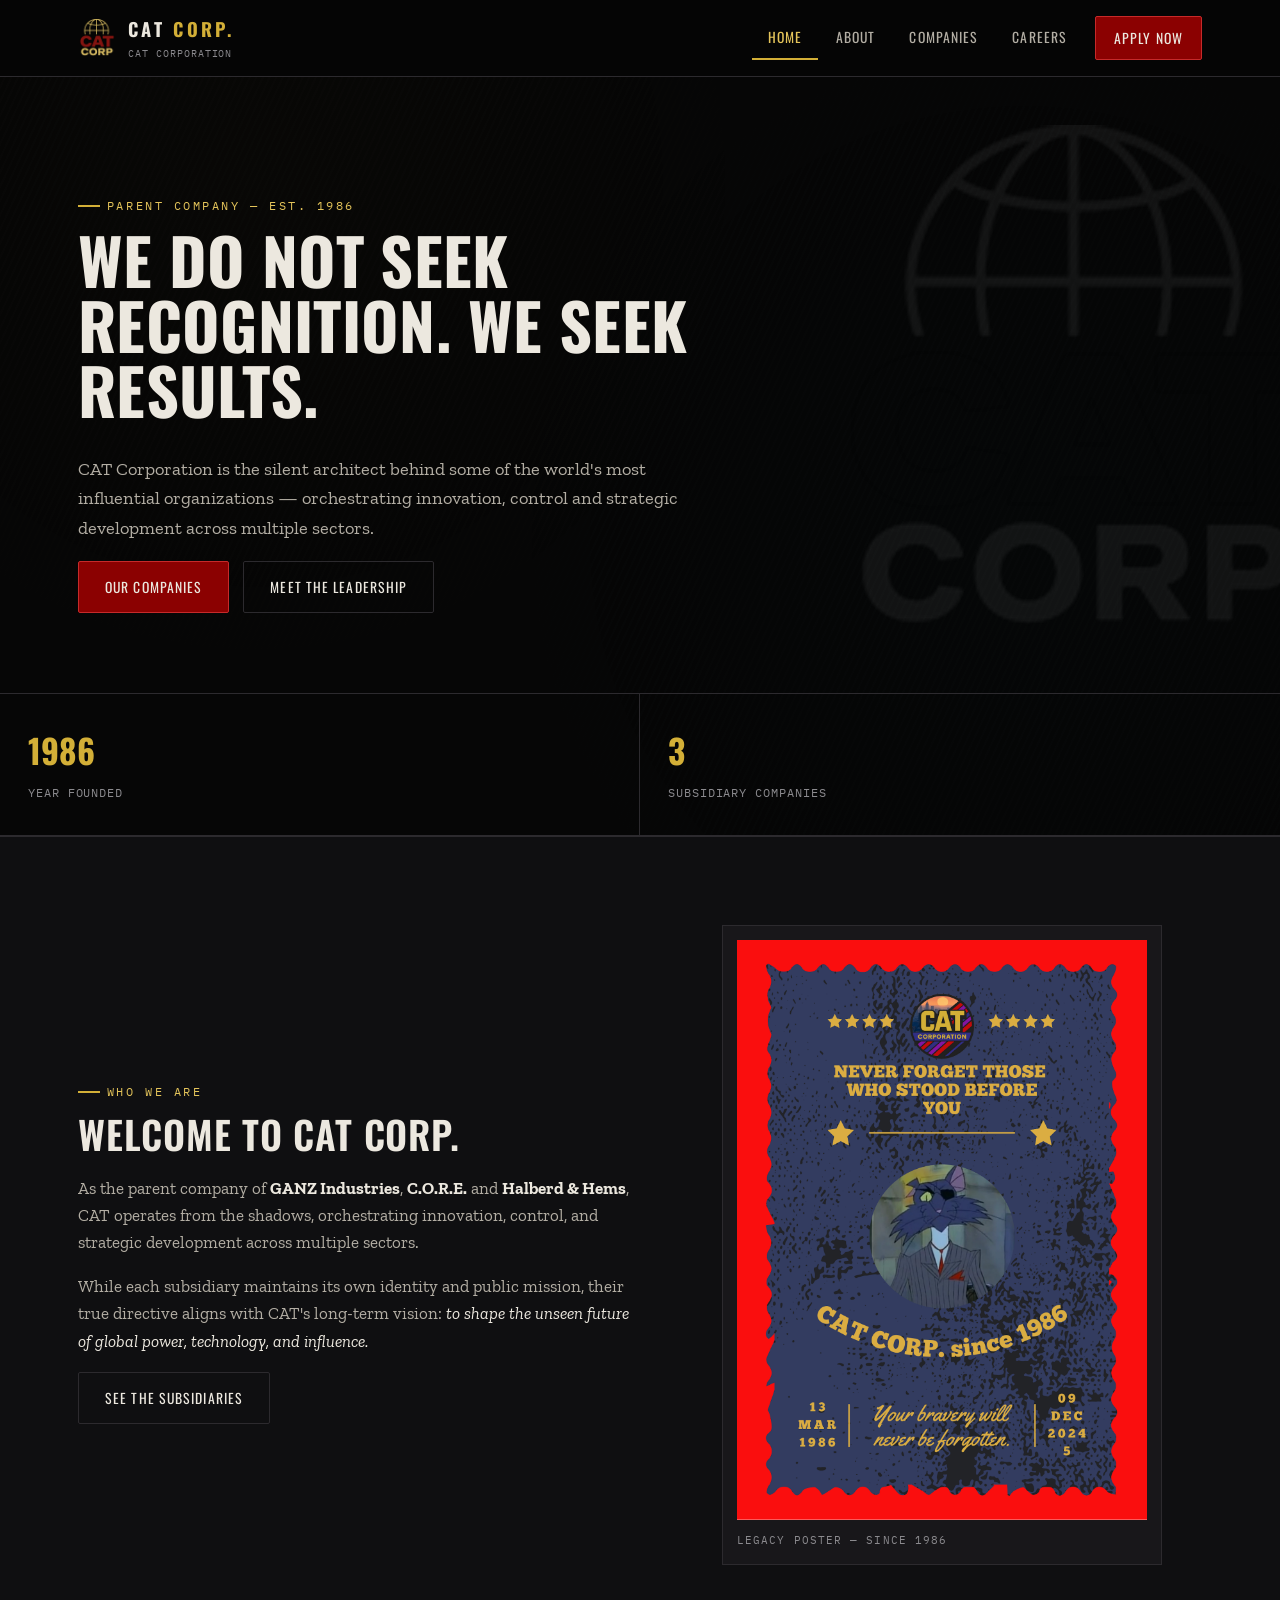
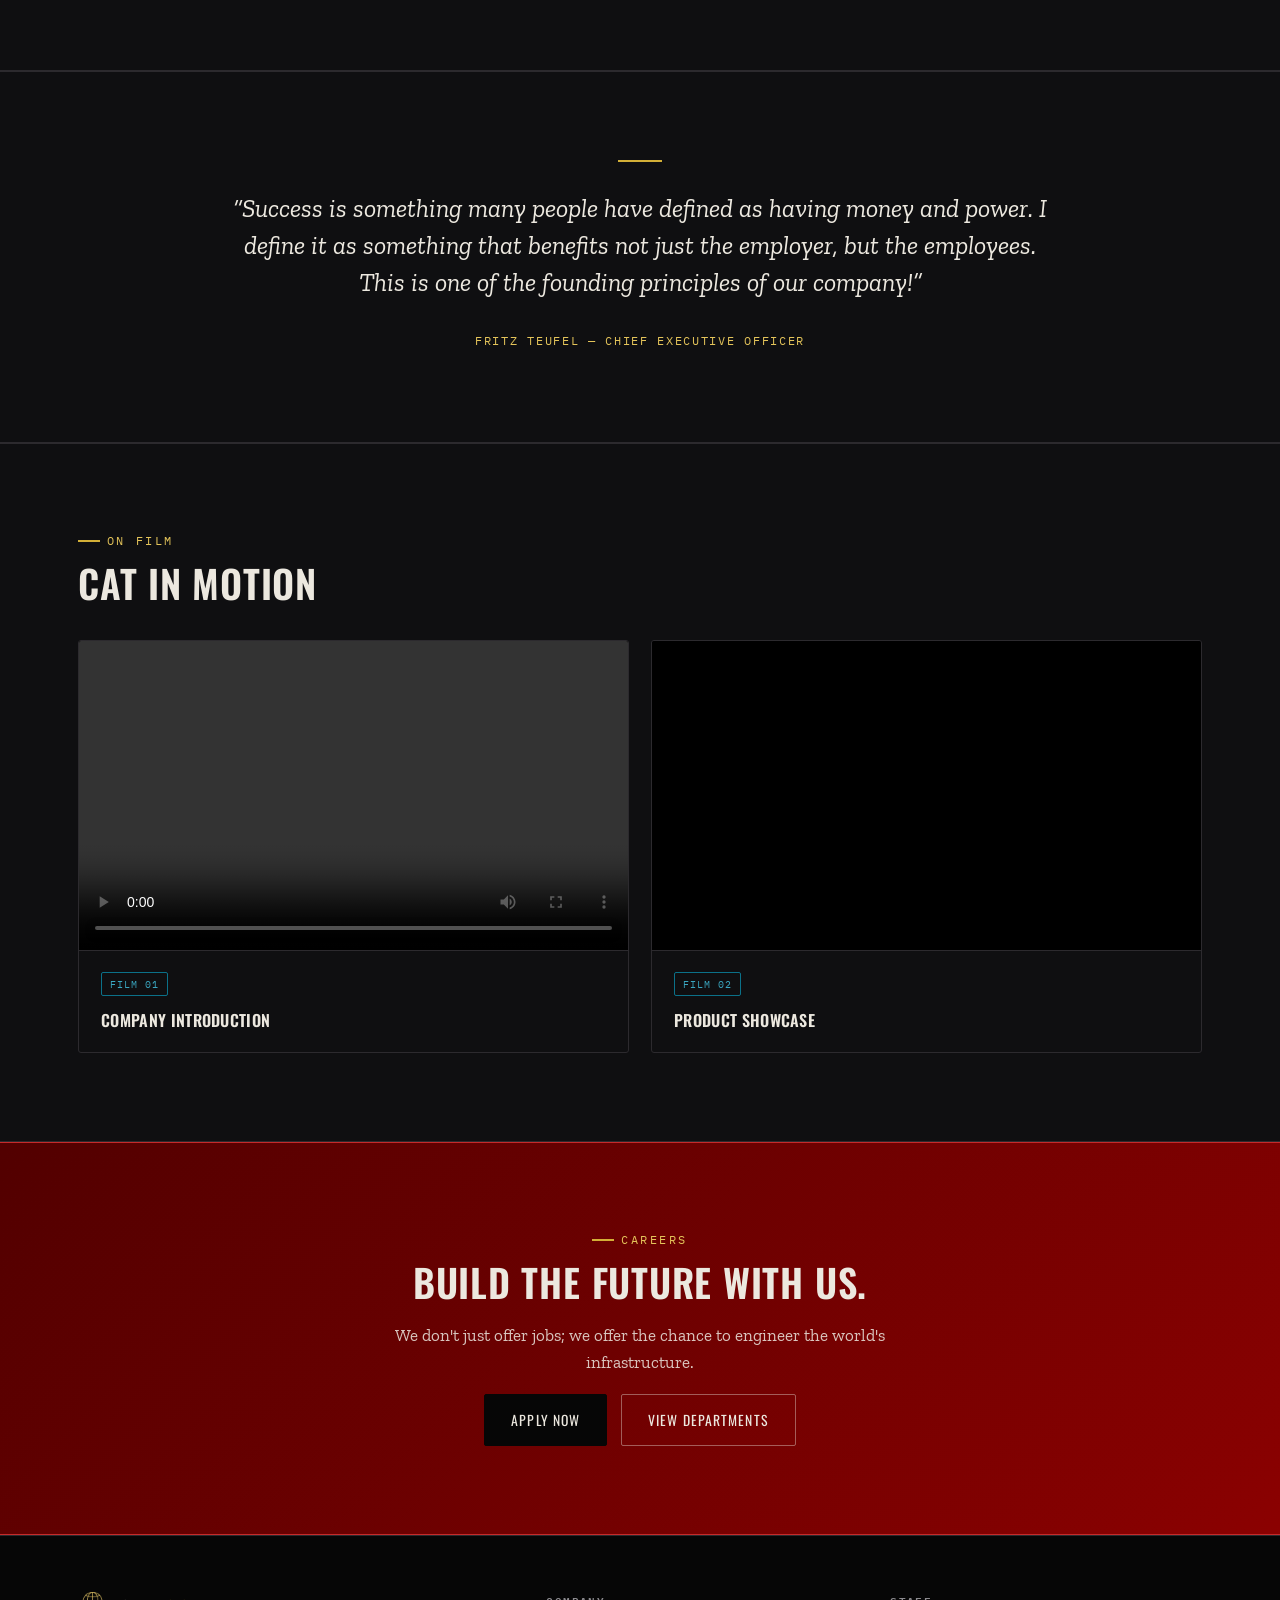
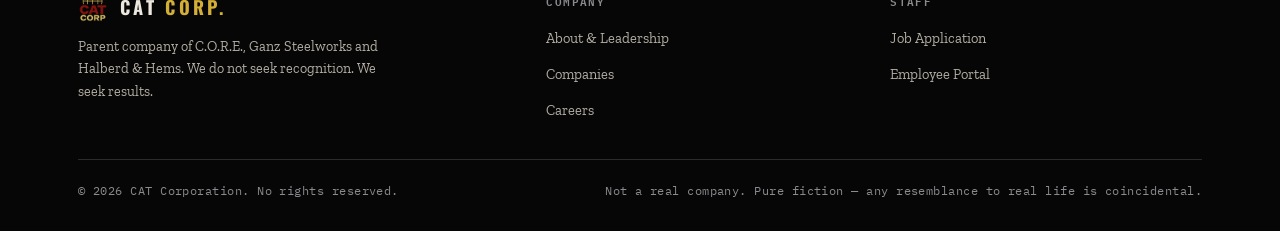
==== commit a242df09: "Remove vehicle stats from homepage Co-Authored-By: Claude Opus 5.5 <noreply@anthropic.com> Claude-Se" ====
--- a/index.html
+++ b/index.html
@@ -48,8 +48,6 @@
 <div class="stats">
   <div class="stat"><b>1986</b><span>Year Founded</span></div>
   <div class="stat"><b>3</b><span>Subsidiary Companies</span></div>
-  <div class="stat"><b>4</b><span>Vehicle Series</span></div>
-  <div class="stat"><b>15</b><span>Production Models</span></div>
 </div>
 
 <section class="section section-alt">
--- a/style.css
+++ b/style.css
@@ -248,7 +248,7 @@
 /* ---------------- STATS STRIP ---------------- */
 .stats{
   display:grid;
-  grid-template-columns:repeat(4, 1fr);
+  grid-template-columns:repeat(2, 1fr);
   border-bottom:1px solid var(--hairline);
 }
 .stat{
@@ -269,11 +269,6 @@
   letter-spacing:.08em;
   text-transform:uppercase;
   color:var(--steel);
-}
-@media (max-width:760px){
-  .stats{ grid-template-columns:repeat(2,1fr); }
-  .stat{ border-bottom:1px solid var(--hairline); }
-  .stat:nth-child(2n){ border-right:none; }
 }
 
 /* ---------------- GRID & CARDS ---------------- */
